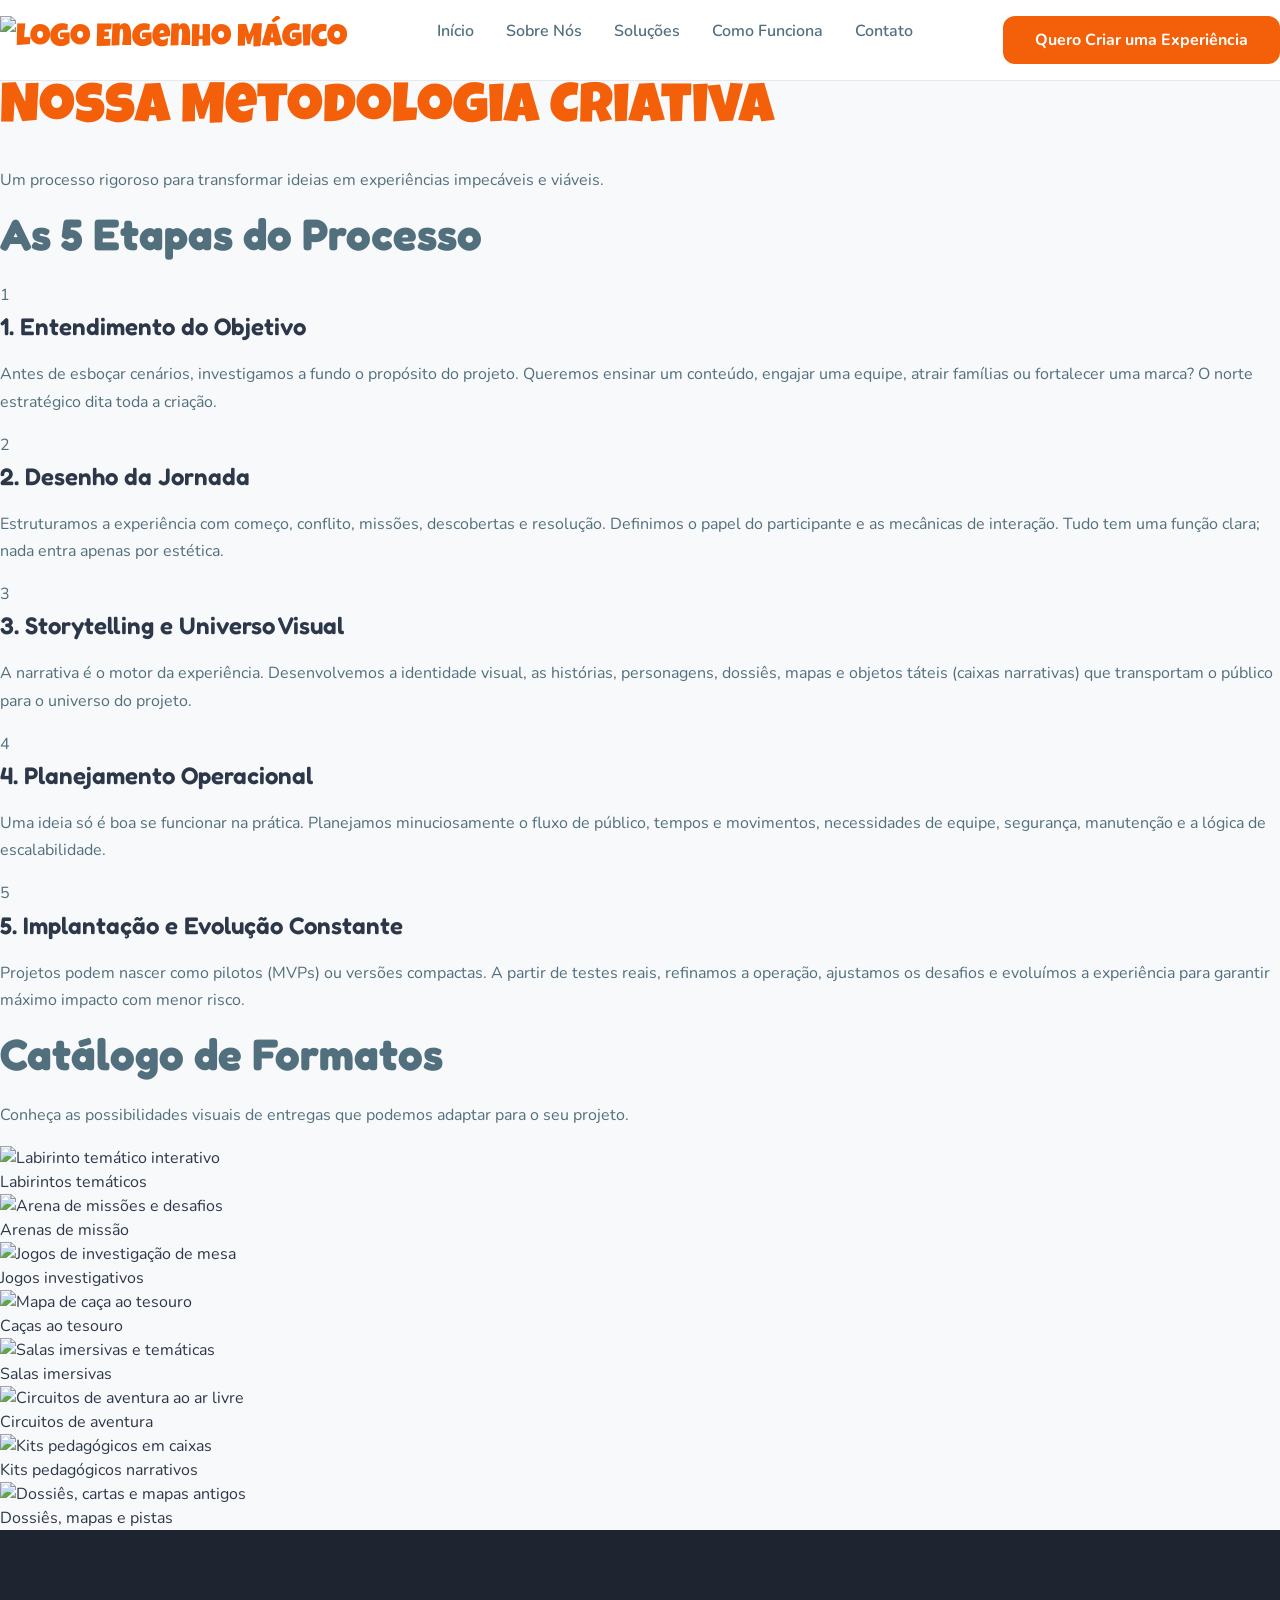
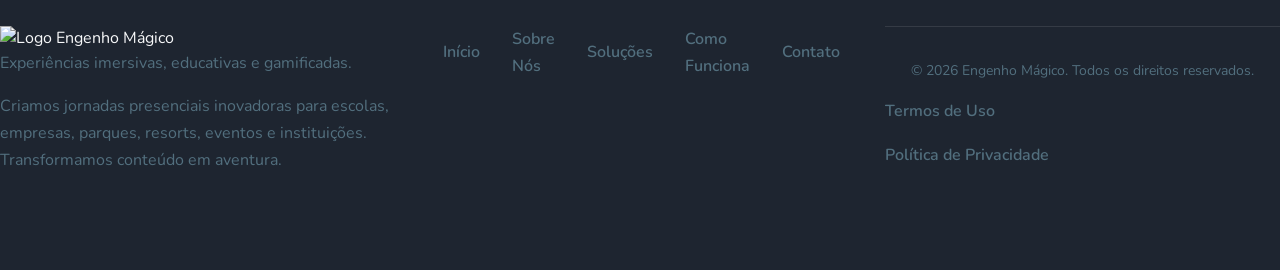
==== como-funciona.html @ aefa6305 "First Commit" ====
<!DOCTYPE html>
<html lang="pt-BR">
<head>
    <meta charset="UTF-8">
    <meta name="viewport" content="width=device-width, initial-scale=1.0">
    <title>Engenho Mágico - Como Funciona</title>
    <meta name="description" content="Entenda o processo estratégico de criação e as etapas de desenvolvimento das nossas jornadas imersivas.">
    <link rel="stylesheet" href="src/css/style.css">
    <link rel="stylesheet" href="src/css/responsive.css">
</head>
<body>
    <header class="cabecalho">
        <div class="cabecalho__container">
            <a href="index.html" class="cabecalho__logo">
                <img src="assets/imagens/logo.webp" alt="Logo Engenho Mágico" class="cabecalho__logo-imagem">
            </a>
            <nav class="cabecalho__navegacao">
                <ul class="cabecalho__menu">
                    <li class="cabecalho__item"><a href="index.html" class="cabecalho__link">Início</a></li>
                    <li class="cabecalho__item"><a href="sobre-nos.html" class="cabecalho__link">Sobre Nós</a></li>
                    <li class="cabecalho__item"><a href="solucoes.html" class="cabecalho__link">Soluções</a></li>
                    <li class="cabecalho__item"><a href="como-funciona.html" class="cabecalho__link">Como Funciona</a></li>
                    <li class="cabecalho__item"><a href="contato.html" class="cabecalho__link">Contato</a></li>
                </ul>
            </nav>
            <a href="contato.html" class="cabecalho__botao-acao">Quero Criar uma Experiência</a>
        </div>
    </header>

    <main class="conteudo-principal">
        <section class="cabecalho-interno">
            <div class="cabecalho-interno__conteudo">
                <h1 class="cabecalho-interno__titulo">Nossa Metodologia Criativa</h1>
                <p class="cabecalho-interno__subtitulo">Um processo rigoroso para transformar ideias em experiências impecáveis e viáveis.</p>
            </div>
        </section>

        <section class="etapas">
            <div class="etapas__container">
                <h2 class="etapas__titulo">As 5 Etapas do Processo</h2>
                <ol class="etapas__lista">
                    <li class="etapa">
                        <div class="etapa__numero">1</div>
                        <div class="etapa__conteudo">
                            <h3 class="etapa__nome">1. Entendimento do Objetivo</h3>
                            <p class="etapa__descricao">Antes de esboçar cenários, investigamos a fundo o propósito do projeto. Queremos ensinar um conteúdo, engajar uma equipe, atrair famílias ou fortalecer uma marca? O norte estratégico dita toda a criação.</p>
                        </div>
                    </li>
                    <li class="etapa">
                        <div class="etapa__numero">2</div>
                        <div class="etapa__conteudo">
                            <h3 class="etapa__nome">2. Desenho da Jornada</h3>
                            <p class="etapa__descricao">Estruturamos a experiência com começo, conflito, missões, descobertas e resolução. Definimos o papel do participante e as mecânicas de interação. Tudo tem uma função clara; nada entra apenas por estética.</p>
                        </div>
                    </li>
                    <li class="etapa">
                        <div class="etapa__numero">3</div>
                        <div class="etapa__conteudo">
                            <h3 class="etapa__nome">3. Storytelling e Universo Visual</h3>
                            <p class="etapa__descricao">A narrativa é o motor da experiência. Desenvolvemos a identidade visual, as histórias, personagens, dossiês, mapas e objetos táteis (caixas narrativas) que transportam o público para o universo do projeto.</p>
                        </div>
                    </li>
                    <li class="etapa">
                        <div class="etapa__numero">4</div>
                        <div class="etapa__conteudo">
                            <h3 class="etapa__nome">4. Planejamento Operacional</h3>
                            <p class="etapa__descricao">Uma ideia só é boa se funcionar na prática. Planejamos minuciosamente o fluxo de público, tempos e movimentos, necessidades de equipe, segurança, manutenção e a lógica de escalabilidade.</p>
                        </div>
                    </li>
                    <li class="etapa">
                        <div class="etapa__numero">5</div>
                        <div class="etapa__conteudo">
                            <h3 class="etapa__nome">5. Implantação e Evolução Constante</h3>
                            <p class="etapa__descricao">Projetos podem nascer como pilotos (MVPs) ou versões compactas. A partir de testes reais, refinamos a operação, ajustamos os desafios e evoluímos a experiência para garantir máximo impacto com menor risco.</p>
                        </div>
                    </li>
                </ol>
            </div>
        </section>

        <section class="catalogo">
            <div class="catalogo__container">
                <h2 class="catalogo__titulo">Catálogo de Formatos</h2>
                <p class="catalogo__subtitulo">Conheça as possibilidades visuais de entregas que podemos adaptar para o seu projeto.</p>
                <div class="catalogo__grade">
                    <figure class="catalogo__item">
                        <img src="assets/imagens/formato-labirinto.webp" alt="Labirinto temático interativo" class="catalogo__imagem">
                        <figcaption class="catalogo__legenda">Labirintos temáticos</figcaption>
                    </figure>
                    <figure class="catalogo__item">
                        <img src="assets/imagens/formato-arena.webp" alt="Arena de missões e desafios" class="catalogo__imagem">
                        <figcaption class="catalogo__legenda">Arenas de missão</figcaption>
                    </figure>
                    <figure class="catalogo__item">
                        <img src="assets/imagens/formato-jogos.webp" alt="Jogos de investigação de mesa" class="catalogo__imagem">
                        <figcaption class="catalogo__legenda">Jogos investigativos</figcaption>
                    </figure>
                    <figure class="catalogo__item">
                        <img src="assets/imagens/formato-caca-tesouro.webp" alt="Mapa de caça ao tesouro" class="catalogo__imagem">
                        <figcaption class="catalogo__legenda">Caças ao tesouro</figcaption>
                    </figure>
                    <figure class="catalogo__item">
                        <img src="assets/imagens/formato-salas.webp" alt="Salas imersivas e temáticas" class="catalogo__imagem">
                        <figcaption class="catalogo__legenda">Salas imersivas</figcaption>
                    </figure>
                    <figure class="catalogo__item">
                        <img src="assets/imagens/formato-circuitos.webp" alt="Circuitos de aventura ao ar livre" class="catalogo__imagem">
                        <figcaption class="catalogo__legenda">Circuitos de aventura</figcaption>
                    </figure>
                    <figure class="catalogo__item">
                        <img src="assets/imagens/formato-kits.webp" alt="Kits pedagógicos em caixas" class="catalogo__imagem">
                        <figcaption class="catalogo__legenda">Kits pedagógicos narrativos</figcaption>
                    </figure>
                    <figure class="catalogo__item">
                        <img src="assets/imagens/formato-dossies.webp" alt="Dossiês, cartas e mapas antigos" class="catalogo__imagem">
                        <figcaption class="catalogo__legenda">Dossiês, mapas e pistas</figcaption>
                    </figure>
                </div>
            </div>
        </section>
    </main>

    <footer class="rodape">
        <div class="rodape__container">
            <div class="rodape__informacoes">
                <img src="assets/imagens/logo-rodape.webp" alt="Logo Engenho Mágico" class="rodape__marca">
                <p class="rodape__slogan">Experiências imersivas, educativas e gamificadas.</p>
                <p class="rodape__descricao">Criamos jornadas presenciais inovadoras para escolas, empresas, parques, resorts, eventos e instituições. Transformamos conteúdo em aventura.</p>
            </div>
            <nav class="rodape__navegacao">
                <ul class="rodape__menu">
                    <li class="rodape__item"><a href="index.html" class="rodape__link">Início</a></li>
                    <li class="rodape__item"><a href="sobre-nos.html" class="rodape__link">Sobre Nós</a></li>
                    <li class="rodape__item"><a href="solucoes.html" class="rodape__link">Soluções</a></li>
                    <li class="rodape__item"><a href="como-funciona.html" class="rodape__link">Como Funciona</a></li>
                    <li class="rodape__item"><a href="contato.html" class="rodape__link">Contato</a></li>
                </ul>
            </nav>
            <div class="rodape__legal">
                <p class="rodape__direitos">© 2026 Engenho Mágico. Todos os direitos reservados.</p>
                <ul class="rodape__termos-menu">
                    <li class="rodape__termos-item"><a href="#" class="rodape__termos-link">Termos de Uso</a></li>
                    <li class="rodape__termos-item"><a href="#" class="rodape__termos-link">Política de Privacidade</a></li>
                </ul>
            </div>
        </div>
    </footer>
</body>
</html>
---- src/css/style.css ----
@import url('https://fonts.googleapis.com/css2?family=Fredoka:wght@600;700&family=Luckiest+Guy&family=Nunito:wght@400;600;700&display=swap');

:root {
  /* Cores Elementares */
  --cor-fogo-escura: #DE4A00;
  --cor-fogo-principal: #F4600A;
  --cor-fogo-clara: #FA8C38;

  --cor-ar-escura: #B4C7BD;
  --cor-ar-principal: #D2DAD9;
  --cor-ar-clara: #E7F1F2;

  --cor-agua-escura: #2D374A;
  --cor-agua-principal: #526F7E;
  --cor-agua-clara: #9DB1B7;

  --cor-terra-escura: #7B3B1D;
  --cor-terra-principal: #526F7E;
  --cor-terra-clara: #CE936B;

  /* Neutros e Superficies */
  --cor-fundo-base: #F8F9FA;
  --cor-fundo-superficie: #FFFFFF;
  --cor-fundo-escuridao: #1E2530;

  --cor-texto-principal: #2D374A;
  --cor-texto-suave: #526F7E;
  --cor-texto-claro: #FFFFFF;

  --cor-borda-suave: rgba(82, 111, 126, 0.15);
  --cor-borda-foco: #F4600A;

  /* Tipografia */
  --fonte-primeira: 'Luckiest Guy', cursive;
  --fonte-segunda: 'Fredoka', sans-serif;
  --fonte-terceira: 'Nunito', sans-serif;

  --tamanho-fonte-xs: 0.75rem;
  --tamanho-fonte-sm: 0.875rem;
  --tamanho-fonte-md: 1rem;
  --tamanho-fonte-lg: clamp(1.125rem, 1.5vw, 1.25rem);
  --tamanho-fonte-xl: clamp(1.25rem, 2vw, 1.5rem);
  --tamanho-fonte-2xl: clamp(1.5rem, 3vw, 2rem);
  --tamanho-fonte-3xl: clamp(2rem, 4vw, 2.75rem);
  --tamanho-fonte-heroi: clamp(2.25rem, 5vw, 3.5rem);

  --peso-fonte-normal: 400;
  --peso-fonte-medio: 600;
  --peso-fonte-negrito: 700;

  --altura-linha-curta: 1.1;
  --altura-linha-padrao: 1.5;
  --altura-linha-ampla: 1.7;

  /* Dimensionamento de Midias e Elementos Flutuantes */
  --largura-imagem-heroi: clamp(280px, 45vw, 560px);
  --altura-imagem-heroi: clamp(240px, 35vw, 420px);

  --largura-cartao-min: clamp(260px, 28vw, 360px);
  --altura-cartao-midia: clamp(180px, 22vw, 260px);

  --tamanho-flutuante-sm: clamp(32px, 4vw, 48px);
  --tamanho-flutuante-md: clamp(48px, 6vw, 72px);
  --tamanho-flutuante-lg: clamp(72px, 10vw, 120px);

  --tamanho-icone-sm: clamp(16px, 2vw, 20px);
  --tamanho-icone-md: clamp(24px, 2.5vw, 32px);
  --tamanho-icone-lg: clamp(36px, 4vw, 48px);

  /* Layout e Espacamentos */
  --largura-container-max: 1200px;
  --largura-container-leitura: 65ch;
  --padding-container-mobile: 1rem;
  --padding-container-desktop: 2rem;

  --espaco-2xs: 0.25rem;
  --espaco-xs: 0.5rem;
  --espaco-sm: 1rem;
  --espaco-md: clamp(1rem, 2vw, 1.5rem);
  --espaco-lg: clamp(1.5rem, 3vw, 2rem);
  --espaco-xl: clamp(2rem, 4vw, 3rem);
  --espaco-2xl: clamp(3rem, 6vw, 4rem);
  --espaco-secao: clamp(3.5rem, 8vw, 6rem);

  /* Arredondamentos e Sombras */
  --raio-pequeno: 0.375rem;
  --raio-medio: 0.75rem;
  --raio-grande: 1.5rem;
  --raio-pula: 9999px;

  --sombra-suave: 0 4px 12px rgba(45, 55, 74, 0.08);
  --sombra-media: 0 8px 24px rgba(45, 55, 74, 0.12);
  --sombra-forte: 0 16px 32px rgba(45, 55, 74, 0.18);
  --sombra-flutuante: 0 12px 28px rgba(45, 55, 74, 0.2);
  --sombra-fogo: 0 8px 20px rgba(244, 96, 10, 0.3);

  --transicao-rapida: 0.2s ease;
  --transicao-padrao: 0.3s cubic-bezier(0.4, 0, 0.2, 1);
  --transicao-suave: 0.5s cubic-bezier(0.4, 0, 0.2, 1);
}

/* ==========================================================================
   RESET UNIVERSAL SIMPLES
   ========================================================================== */
*,
*::before,
*::after {
  box-sizing: border-box;
  margin: 0;
  padding: 0;
}

body {
  font-family: var(--fonte-terceira);
  color: var(--cor-texto-principal);
  background-color: var(--cor-fundo-base);
  line-height: var(--altura-linha-padrao);
  overflow-x: hidden;
}

img, picture, video, canvas, svg {
  display: block;
  max-width: 100%;
}

a {
  text-decoration: none;
  color: inherit;
}

ul, ol {
  list-style: none;
}

/* ==========================================================================
   HIERARQUIA TIPOGRÁFICA
   ========================================================================== */
h1, .heroi__titulo {
  font-family: var(--fonte-primeira);
  font-size: var(--tamanho-fonte-heroi);
  color: var(--cor-fogo-principal);
  font-weight: var(--peso-fonte-normal);
  line-height: var(--altura-linha-curta);
  margin-bottom: var(--espaco-md);
}

h2, .secao__titulo, .sobre__titulo, .especialidades__titulo, .solucoes-resumo__titulo, .metodologia-resumo__titulo, .diferenciais__titulo, .publico__titulo, .formatos__titulo, .manifesto__titulo, .proposta__titulo, .chamada-final__titulo {
  font-family: var(--fonte-segunda);
  font-size: var(--tamanho-fonte-3xl);
  color: var(--cor-agua-principal);
  font-weight: var(--peso-fonte-negrito);
  line-height: var(--altura-linha-curta);
  margin-bottom: var(--espaco-md);
}

h3, .card__titulo, .cartao-solucao__titulo {
  font-family: var(--fonte-segunda);
  font-size: var(--tamanho-fonte-xl);
  color: var(--cor-texto-principal);
  font-weight: var(--peso-fonte-medio);
  line-height: var(--altura-linha-padrao);
  margin-bottom: var(--espaco-sm);
}

p, li, .texto-apoio, .heroi__subtitulo, .sobre__paragrafo, .especialidades__subtitulo, .especialidades__item, .especialidades__nota, .cartao-solucao__descricao, .metodologia-resumo__passo, .diferenciais__item, .publico__item, .formatos__item, .manifesto__texto, .proposta__texto, .chamada-final__subtitulo {
  font-family: var(--fonte-terceira);
  font-size: var(--tamanho-fonte-md);
  color: var(--cor-texto-suave);
  margin-bottom: var(--espaco-sm);
  line-height: var(--altura-linha-ampla);
}

.destaque-numero {
  font-family: var(--fonte-segunda);
  font-size: var(--tamanho-fonte-3xl);
  color: var(--cor-fogo-clara);
  font-weight: var(--peso-fonte-negrito);
}

/* ==========================================================================
   ESTRUTURA, CONTAINERS E ESPAÇAMENTOS DE SEÇÃO
   ========================================================================== */
.container {
  width: 100%;
  max-width: var(--largura-container-max);
  margin: 0 auto;
  padding-left: var(--padding-container-desktop);
  padding-right: var(--padding-container-desktop);
}

@media (max-width: 768px) {
  .container {
    padding-left: var(--padding-container-mobile);
    padding-right: var(--padding-container-mobile);
  }
}

.secao {
  padding-top: var(--espaco-secao);
  padding-bottom: var(--espaco-secao);
}

.secao--fundo-alt {
  background-color: var(--cor-fundo-superficie);
}

.secao__cabecalho {
  text-align: center;
  max-width: var(--largura-container-leitura);
  margin: 0 auto var(--espaco-xl);
}

/* ==========================================================================
   CABEÇALHO E NAVEGAÇÃO
   ========================================================================== */
.cabecalho {
  background-color: var(--cor-fundo-superficie);
  border-bottom: 1px solid var(--cor-borda-suave);
  padding: var(--espaco-sm) 0;
  position: sticky;
  top: 0;
  z-index: 100;
}

.cabecalho__container {
  display: flex;
  justify-content: space-between;
  align-items: center;
}

.cabecalho__logo {
  font-family: var(--fonte-primeira);
  font-size: var(--tamanho-fonte-2xl);
  color: var(--cor-fogo-principal);
}

.menu__lista, .cabecalho__menu, .rodape__menu {
  display: flex;
  align-items: center;
  gap: var(--espaco-lg);
}

.menu__link, .cabecalho__link, .rodape__link, .rodape__termos-link, .metodologia-resumo__link, .cartao-solucao__link {
  font-family: var(--fonte-terceira);
  font-weight: var(--peso-fonte-medio);
  font-size: var(--tamanho-fonte-md);
  color: var(--cor-texto-suave);
  transition: color var(--transicao-rapida);
}

.menu__link:hover,
.menu__link--ativo {
  color: var(--cor-fogo-principal);
}

/* ==========================================================================
   BOTÕES E FORMULÁRIOS
   ========================================================================== */
.botao, .cabecalho__botao-acao, .heroi__botao--primario, .heroi__botao--secundario, .chamada-final__botao--primario, .chamada-final__botao--secundario {
  display: inline-flex;
  align-items: center;
  justify-content: center;
  font-family: var(--fonte-terceira);
  font-weight: var(--peso-fonte-negrito);
  font-size: var(--tamanho-fonte-md);
  padding: var(--espaco-sm) var(--espaco-lg);
  border-radius: var(--raio-medio);
  border: none;
  cursor: pointer;
  transition: transform var(--transicao-rapida), box-shadow var(--transicao-rapida), background-color var(--transicao-rapida);
  line-height: 1;
}

.botao:hover {
  transform: translateY(-2px);
  box-shadow: var(--sombra-media);
}

.botao--primario, .cabecalho__botao-acao, .heroi__botao--primario, .chamada-final__botao--primario {
  background-color: var(--cor-fogo-principal);
  color: var(--cor-texto-claro);
}

.botao--fogo {
  background-color: var(--cor-fogo-escura);
  color: var(--cor-texto-claro);
  box-shadow: var(--sombra-fogo);
}

.botao--fogo:hover {
  box-shadow: 0 12px 24px rgba(244, 96, 10, 0.4);
}

.botao--secundario, .heroi__botao--secundario, .chamada-final__botao--secundario {
  background-color: transparent;
  color: var(--cor-agua-principal);
  border: 2px solid var(--cor-agua-principal);
}

.botao--secundario:hover {
  background-color: var(--cor-agua-principal);
  color: var(--cor-texto-claro);
}

input, textarea, select {
  width: 100%;
  font-family: var(--fonte-terceira);
  font-size: var(--tamanho-fonte-md);
  padding: var(--espaco-sm);
  border: 1px solid var(--cor-borda-suave);
  border-radius: var(--raio-pequeno);
  background-color: var(--cor-fundo-superficie);
  color: var(--cor-texto-principal);
  outline: none;
  transition: border-color var(--transicao-rapida);
}

input:focus, textarea:focus, select:focus {
  border-color: var(--cor-borda-foco);
}

/* ==========================================================================
   CARDS E GRIDS
   ========================================================================== */
.grid-cards, .solucoes-resumo__grade {
  display: grid;
  grid-template-columns: repeat(auto-fit, minmax(var(--largura-cartao-min), 1fr));
  gap: var(--espaco-lg);
}

.card, .cartao-solucao {
  background-color: var(--cor-fundo-superficie);
  border: 1px solid var(--cor-borda-suave);
  border-radius: var(--raio-grande);
  padding: var(--espaco-lg);
  box-shadow: var(--sombra-suave);
  display: flex;
  flex-direction: column;
  transition: transform var(--transicao-padrao), box-shadow var(--transicao-padrao);
}

.card:hover {
  transform: translateY(-4px);
  box-shadow: var(--sombra-media);
}

.card__imagem, .cartao-solucao__imagem {
  border-radius: var(--raio-medio);
  margin-bottom: var(--espaco-md);
  object-fit: cover;
  width: 100%;
  height: var(--altura-cartao-midia);
}

.card__conteudo, .cartao-solucao__conteudo {
  flex-grow: 1;
}

/* ==========================================================================
   RODAPÉ
   ========================================================================== */
.rodape {
  background-color: var(--cor-fundo-escuridao);
  color: var(--cor-fundo-base);
  padding: var(--espaco-secao) 0 var(--espaco-lg);
  margin-top: auto;
}

.rodape__container {
  display: grid;
  grid-template-columns: repeat(auto-fit, minmax(250px, 1fr));
  gap: var(--espaco-xl);
  margin-bottom: var(--espaco-xl);
}

.rodape__titulo {
  color: var(--cor-texto-claro);
  margin-bottom: var(--espaco-sm);
}

.rodape__link {
  color: var(--cor-texto-suave);
  transition: color var(--transicao-rapida);
}

.rodape__link:hover {
  color: var(--cor-fogo-principal);
}

.rodape__direitos {
  text-align: center;
  border-top: 1px solid rgba(255, 255, 255, 0.1);
  padding-top: var(--espaco-lg);
  font-size: var(--tamanho-fonte-sm);
  color: var(--cor-texto-suave);
}
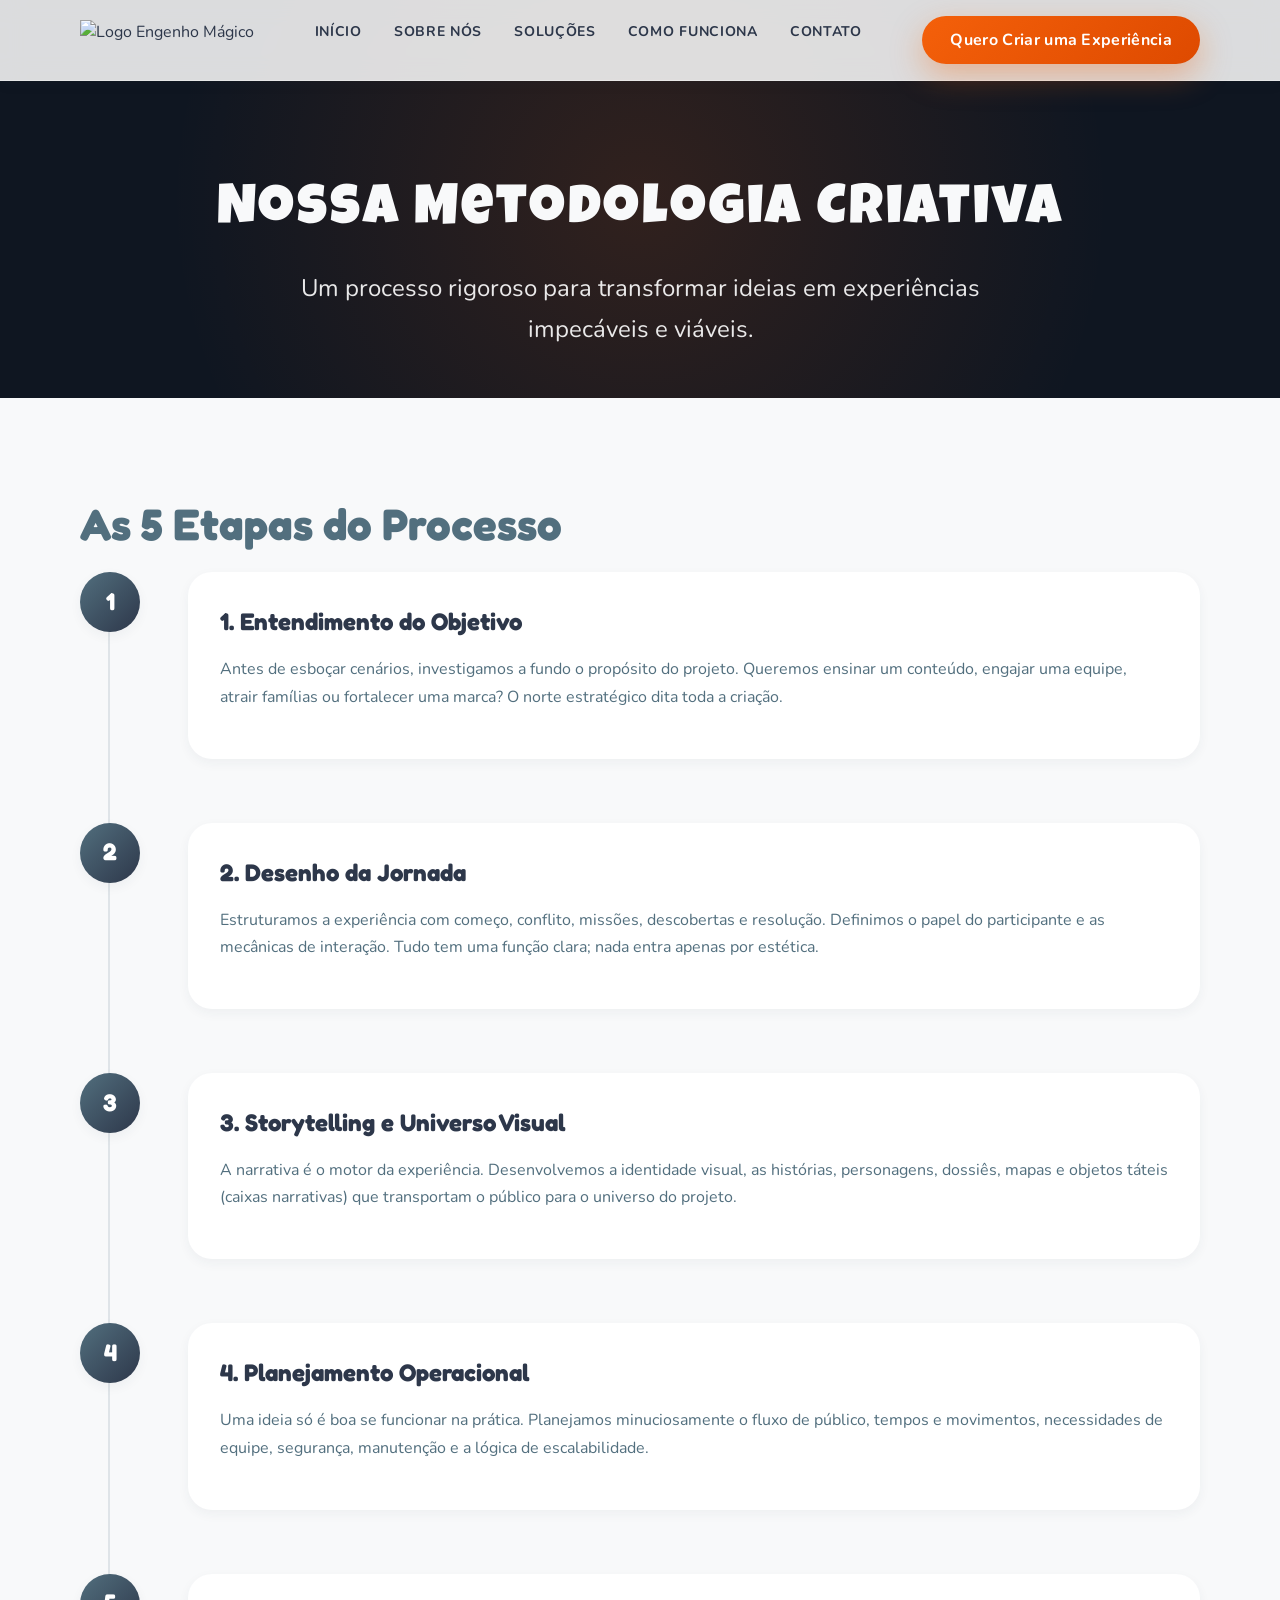
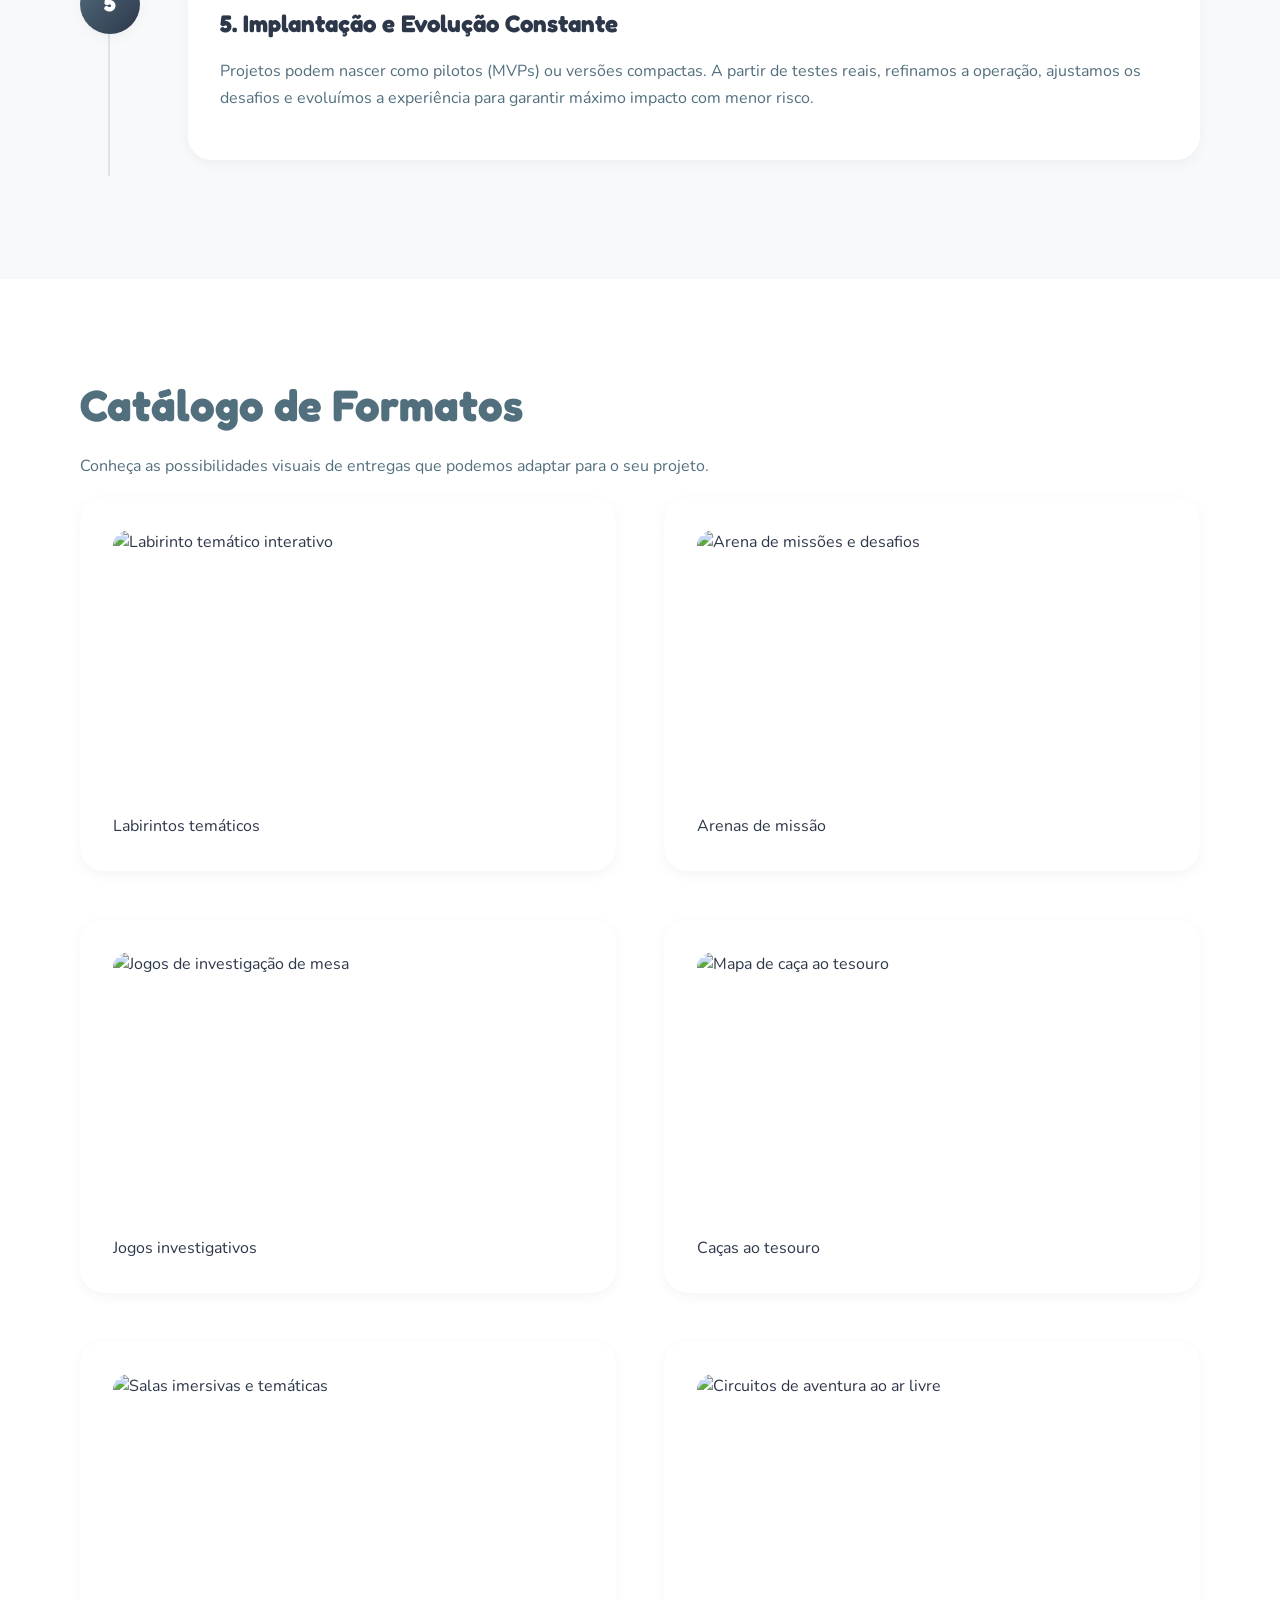
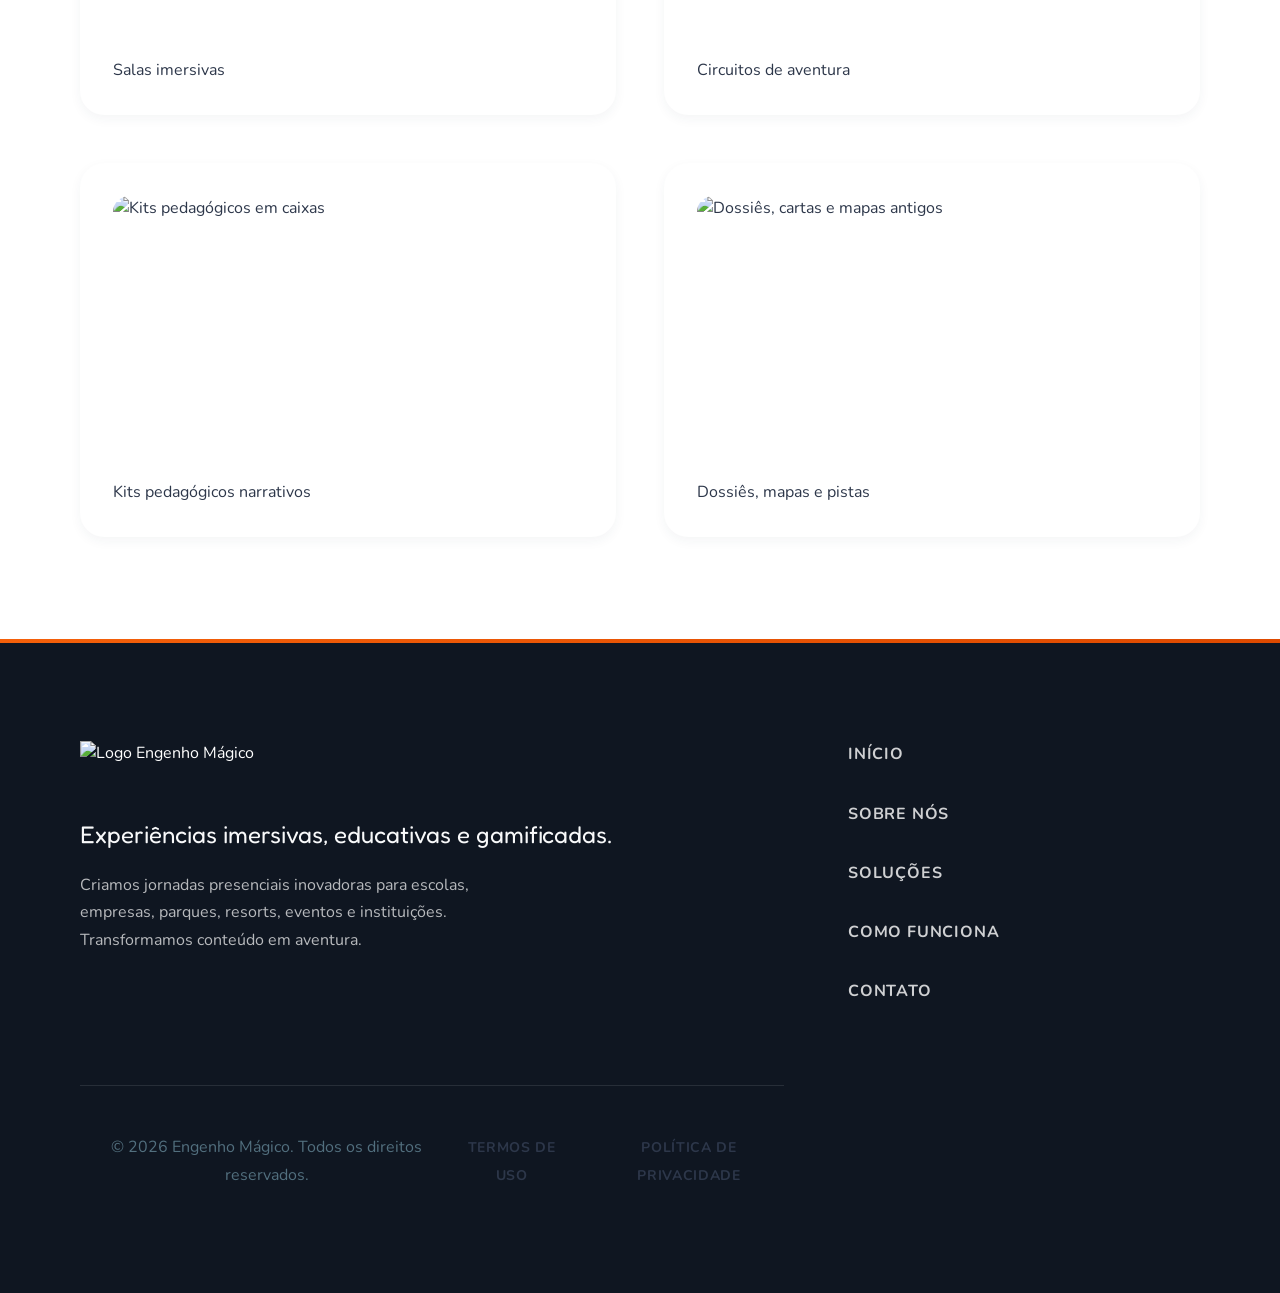
==== commit b597ebc7: "página inicial com estrutura pronta" ====
--- a/como-funciona.html
+++ b/como-funciona.html
@@ -145,5 +145,8 @@
             </div>
         </div>
     </footer>
+    <script src="https://cdnjs.cloudflare.com/ajax/libs/gsap/3.12.5/gsap.min.js"></script>
+    <script src="https://cdnjs.cloudflare.com/ajax/libs/gsap/3.12.5/ScrollTrigger.min.js"></script>
+    <script src="src/js/main.js"></script>
 </body>
 </html>
--- a/src/css/style.css
+++ b/src/css/style.css
@@ -1,27 +1,38 @@
-@import url('https://fonts.googleapis.com/css2?family=Fredoka:wght@600;700&family=Luckiest+Guy&family=Nunito:wght@400;600;700&display=swap');
+/* 1. Fonte da Marca / Título Hero */
+@import url('https://fonts.googleapis.com/css2?family=Luckiest+Guy&display=swap');
+
+/* 2. Fonte de Títulos (H2, H3, Cards, Numeradores) */
+@import url('https://fonts.googleapis.com/css2?family=Fredoka:wght@600;700&display=swap');
+
+/* 3. Fonte de Textos Longos, UI e Botões */
+@import url('https://fonts.googleapis.com/css2?family=Nunito:wght@400;600;700&display=swap');
 
 :root {
   /* Cores Elementares */
   --cor-fogo-escura: #DE4A00;
   --cor-fogo-principal: #F4600A;
   --cor-fogo-clara: #FA8C38;
+  --gradiente-fogo: linear-gradient(135deg, var(--cor-fogo-principal) 0%, var(--cor-fogo-escura) 100%);
 
   --cor-ar-escura: #B4C7BD;
   --cor-ar-principal: #D2DAD9;
   --cor-ar-clara: #E7F1F2;
+  --gradiente-ar: linear-gradient(135deg, var(--cor-ar-clara) 0%, var(--cor-ar-principal) 100%);
 
   --cor-agua-escura: #2D374A;
   --cor-agua-principal: #526F7E;
   --cor-agua-clara: #9DB1B7;
+  --gradiente-agua: linear-gradient(135deg, var(--cor-agua-principal) 0%, var(--cor-agua-escura) 100%);
 
   --cor-terra-escura: #7B3B1D;
-  --cor-terra-principal: #526F7E;
+  --cor-terra-principal: #526F7E; /* Mantido original, mas poderia ser ajustado para marrom se necessário */
   --cor-terra-clara: #CE936B;
+  --gradiente-terra: linear-gradient(135deg, var(--cor-terra-clara) 0%, var(--cor-terra-escura) 100%);
 
   /* Neutros e Superficies */
   --cor-fundo-base: #F8F9FA;
   --cor-fundo-superficie: #FFFFFF;
-  --cor-fundo-escuridao: #1E2530;
+  --cor-fundo-escuridao: #0f1621;
 
   --cor-texto-principal: #2D374A;
   --cor-texto-suave: #526F7E;
@@ -70,8 +81,8 @@
   /* Layout e Espacamentos */
   --largura-container-max: 1200px;
   --largura-container-leitura: 65ch;
-  --padding-container-mobile: 1rem;
-  --padding-container-desktop: 2rem;
+  --padding-container-mobile: 1.5rem;
+  --padding-container-desktop: 2.5rem;
 
   --espaco-2xs: 0.25rem;
   --espaco-xs: 0.5rem;
@@ -80,27 +91,27 @@
   --espaco-lg: clamp(1.5rem, 3vw, 2rem);
   --espaco-xl: clamp(2rem, 4vw, 3rem);
   --espaco-2xl: clamp(3rem, 6vw, 4rem);
-  --espaco-secao: clamp(3.5rem, 8vw, 6rem);
+  --espaco-secao: clamp(4rem, 8vw, 8rem);
 
   /* Arredondamentos e Sombras */
-  --raio-pequeno: 0.375rem;
-  --raio-medio: 0.75rem;
+  --raio-pequeno: 0.5rem;
+  --raio-medio: 1rem;
   --raio-grande: 1.5rem;
   --raio-pula: 9999px;
 
-  --sombra-suave: 0 4px 12px rgba(45, 55, 74, 0.08);
-  --sombra-media: 0 8px 24px rgba(45, 55, 74, 0.12);
-  --sombra-forte: 0 16px 32px rgba(45, 55, 74, 0.18);
-  --sombra-flutuante: 0 12px 28px rgba(45, 55, 74, 0.2);
-  --sombra-fogo: 0 8px 20px rgba(244, 96, 10, 0.3);
-
-  --transicao-rapida: 0.2s ease;
-  --transicao-padrao: 0.3s cubic-bezier(0.4, 0, 0.2, 1);
-  --transicao-suave: 0.5s cubic-bezier(0.4, 0, 0.2, 1);
+  --sombra-suave: 0 4px 12px rgba(45, 55, 74, 0.05);
+  --sombra-media: 0 12px 32px rgba(45, 55, 74, 0.08);
+  --sombra-forte: 0 24px 48px rgba(45, 55, 74, 0.15);
+  --sombra-flutuante: 0 16px 40px rgba(45, 55, 74, 0.2);
+  --sombra-fogo: 0 12px 32px rgba(244, 96, 10, 0.35);
+
+  --transicao-rapida: 0.25s cubic-bezier(0.4, 0, 0.2, 1);
+  --transicao-padrao: 0.4s cubic-bezier(0.16, 1, 0.3, 1);
+  --transicao-suave: 0.7s cubic-bezier(0.16, 1, 0.3, 1);
 }
 
 /* ==========================================================================
-   RESET UNIVERSAL SIMPLES
+   RESET UNIVERSAL SIMPLES E ANIMAÇÕES GLOBAIS
    ========================================================================== */
 *,
 *::before,
@@ -110,12 +121,18 @@
   padding: 0;
 }
 
+html {
+  scroll-behavior: smooth;
+}
+
 body {
   font-family: var(--fonte-terceira);
   color: var(--cor-texto-principal);
   background-color: var(--cor-fundo-base);
   line-height: var(--altura-linha-padrao);
   overflow-x: hidden;
+  -webkit-font-smoothing: antialiased;
+  -moz-osx-font-smoothing: grayscale;
 }
 
 img, picture, video, canvas, svg {
@@ -132,19 +149,25 @@
   list-style: none;
 }
 
+::selection {
+  background-color: var(--cor-fogo-principal);
+  color: #fff;
+}
+
 /* ==========================================================================
    HIERARQUIA TIPOGRÁFICA
    ========================================================================== */
-h1, .heroi__titulo {
+h1, .heroi__titulo, .cabecalho-interno__titulo {
   font-family: var(--fonte-primeira);
   font-size: var(--tamanho-fonte-heroi);
   color: var(--cor-fogo-principal);
   font-weight: var(--peso-fonte-normal);
   line-height: var(--altura-linha-curta);
   margin-bottom: var(--espaco-md);
-}
-
-h2, .secao__titulo, .sobre__titulo, .especialidades__titulo, .solucoes-resumo__titulo, .metodologia-resumo__titulo, .diferenciais__titulo, .publico__titulo, .formatos__titulo, .manifesto__titulo, .proposta__titulo, .chamada-final__titulo {
+  letter-spacing: 0.05em;
+}
+
+h2, .secao__titulo, .sobre__titulo, .especialidades__titulo, .solucoes-resumo__titulo, .metodologia-resumo__titulo, .diferenciais__titulo, .publico__titulo, .formatos__titulo, .manifesto__titulo, .proposta__titulo, .chamada-final__titulo, .quem-somos__titulo, .diferenciais-detalhados__titulo, .manifesto-completo__titulo, .etapas__titulo, .catalogo__titulo, .solucao-detalhe__titulo {
   font-family: var(--fonte-segunda);
   font-size: var(--tamanho-fonte-3xl);
   color: var(--cor-agua-principal);
@@ -153,16 +176,20 @@
   margin-bottom: var(--espaco-md);
 }
 
-h3, .card__titulo, .cartao-solucao__titulo {
+.solucoes-resumo__titulo {
+  text-align: center;
+}
+
+h3, .card__titulo, .cartao-solucao__titulo, .pilar__titulo, .etapa__nome {
   font-family: var(--fonte-segunda);
   font-size: var(--tamanho-fonte-xl);
   color: var(--cor-texto-principal);
-  font-weight: var(--peso-fonte-medio);
+  font-weight: var(--peso-fonte-negrito);
   line-height: var(--altura-linha-padrao);
   margin-bottom: var(--espaco-sm);
 }
 
-p, li, .texto-apoio, .heroi__subtitulo, .sobre__paragrafo, .especialidades__subtitulo, .especialidades__item, .especialidades__nota, .cartao-solucao__descricao, .metodologia-resumo__passo, .diferenciais__item, .publico__item, .formatos__item, .manifesto__texto, .proposta__texto, .chamada-final__subtitulo {
+p, li, .texto-apoio, .heroi__subtitulo, .sobre__paragrafo, .especialidades__subtitulo, .especialidades__item, .especialidades__nota, .cartao-solucao__descricao, .metodologia-resumo__passo, .diferenciais__item, .publico__item, .formatos__item, .manifesto__texto, .proposta__texto, .chamada-final__subtitulo, .cabecalho-interno__subtitulo, .quem-somos__paragrafo, .pilar__descricao, .manifesto-completo__paragrafo, .etapa__descricao, .catalogo__subtitulo, .solucao-detalhe__descricao, .solucao-detalhe__item {
   font-family: var(--fonte-terceira);
   font-size: var(--tamanho-fonte-md);
   color: var(--cor-texto-suave);
@@ -180,7 +207,7 @@
 /* ==========================================================================
    ESTRUTURA, CONTAINERS E ESPAÇAMENTOS DE SEÇÃO
    ========================================================================== */
-.container {
+.container, .cabecalho__container, .sobre__conteudo, .especialidades__container, .solucoes-resumo__container, .metodologia-resumo__container, .diferenciais__container, .publico__container, .formatos__container, .manifesto__container, .proposta__container, .chamada-final__container, .rodape__container, .cabecalho-interno__conteudo, .contato-container__grade, .quem-somos__conteudo, .diferenciais-detalhados__container, .manifesto-completo__container, .etapas__container, .catalogo__container, .solucao-detalhe__conteudo {
   width: 100%;
   max-width: var(--largura-container-max);
   margin: 0 auto;
@@ -188,38 +215,69 @@
   padding-right: var(--padding-container-desktop);
 }
 
-@media (max-width: 768px) {
-  .container {
-    padding-left: var(--padding-container-mobile);
-    padding-right: var(--padding-container-mobile);
-  }
-}
-
-.secao {
+/* Base style overrides to apply sections smoothly */
+.secao, section {
   padding-top: var(--espaco-secao);
   padding-bottom: var(--espaco-secao);
-}
-
-.secao--fundo-alt {
+  position: relative;
+}
+
+/* Alternating Backgrounds */
+.especialidades, .diferenciais, .formatos, .proposta, .quem-somos, .diferenciais-detalhados, .catalogo {
   background-color: var(--cor-fundo-superficie);
 }
-
-.secao__cabecalho {
+.sobre, .solucoes-resumo, .metodologia-resumo, .publico, .manifesto, .chamada-final, .manifesto-completo, .etapas {
+  background-color: var(--cor-fundo-base);
+}
+
+/* Custom Backgrounds for Impact Sections */
+.cabecalho-interno {
+  background: var(--cor-fundo-escuridao);
   text-align: center;
-  max-width: var(--largura-container-leitura);
-  margin: 0 auto var(--espaco-xl);
+  padding-top: calc(var(--espaco-secao) + 80px); /* Account for fixed header */
+  padding-bottom: var(--espaco-xl);
+  position: relative;
+  overflow: hidden;
+}
+
+.cabecalho-interno::after {
+  content: '';
+  position: absolute;
+  top: 0; left: 0; right: 0; bottom: 0;
+  background: radial-gradient(circle at center, rgba(244, 96, 10, 0.15) 0%, transparent 70%);
+  pointer-events: none;
+}
+
+.cabecalho-interno__titulo {
+  color: var(--cor-fundo-base);
+  position: relative;
+  z-index: 2;
+}
+
+.cabecalho-interno__subtitulo {
+  color: var(--cor-texto-claro);
+  opacity: 0.9;
+  max-width: 700px;
+  margin: 0 auto;
+  position: relative;
+  z-index: 2;
+  font-size: var(--tamanho-fonte-xl);
 }
 
 /* ==========================================================================
    CABEÇALHO E NAVEGAÇÃO
    ========================================================================== */
 .cabecalho {
-  background-color: var(--cor-fundo-superficie);
-  border-bottom: 1px solid var(--cor-borda-suave);
+  background-color: rgba(255, 255, 255, 0.85);
+  backdrop-filter: blur(12px);
+  border-bottom: 1px solid rgba(255,255,255,0.3);
   padding: var(--espaco-sm) 0;
-  position: sticky;
+  position: fixed;
+  width: 100%;
   top: 0;
-  z-index: 100;
+  z-index: 1000;
+  transition: all var(--transicao-padrao);
+  box-shadow: var(--sombra-suave);
 }
 
 .cabecalho__container {
@@ -228,10 +286,10 @@
   align-items: center;
 }
 
-.cabecalho__logo {
-  font-family: var(--fonte-primeira);
-  font-size: var(--tamanho-fonte-2xl);
-  color: var(--cor-fogo-principal);
+.cabecalho__logo-imagem {
+  height: 40px;
+  width: auto;
+  object-fit: contain;
 }
 
 .menu__lista, .cabecalho__menu, .rodape__menu {
@@ -242,53 +300,92 @@
 
 .menu__link, .cabecalho__link, .rodape__link, .rodape__termos-link, .metodologia-resumo__link, .cartao-solucao__link {
   font-family: var(--fonte-terceira);
-  font-weight: var(--peso-fonte-medio);
-  font-size: var(--tamanho-fonte-md);
-  color: var(--cor-texto-suave);
+  font-weight: var(--peso-fonte-negrito);
+  font-size: var(--tamanho-fonte-sm);
+  color: var(--cor-texto-principal);
   transition: color var(--transicao-rapida);
-}
-
-.menu__link:hover,
-.menu__link--ativo {
+  text-transform: uppercase;
+  letter-spacing: 0.05em;
+  position: relative;
+}
+
+.cabecalho__link::after {
+  content: '';
+  position: absolute;
+  width: 0%;
+  height: 2px;
+  bottom: -4px;
+  left: 0;
+  background-color: var(--cor-fogo-principal);
+  transition: width var(--transicao-rapida);
+  border-radius: 2px;
+}
+
+.cabecalho__link:hover::after,
+.cabecalho__link--ativo::after {
+  width: 100%;
+}
+
+.cabecalho__link:hover {
   color: var(--cor-fogo-principal);
 }
 
 /* ==========================================================================
    BOTÕES E FORMULÁRIOS
    ========================================================================== */
-.botao, .cabecalho__botao-acao, .heroi__botao--primario, .heroi__botao--secundario, .chamada-final__botao--primario, .chamada-final__botao--secundario {
+.botao, .cabecalho__botao-acao, .heroi__botao--primario, .heroi__botao--secundario, .chamada-final__botao--primario, .chamada-final__botao--secundario, .formulario__botao-enviar, .cartao-slide__botao {
   display: inline-flex;
   align-items: center;
   justify-content: center;
   font-family: var(--fonte-terceira);
   font-weight: var(--peso-fonte-negrito);
   font-size: var(--tamanho-fonte-md);
-  padding: var(--espaco-sm) var(--espaco-lg);
-  border-radius: var(--raio-medio);
+  padding: 1rem 1.75rem;
+  border-radius: var(--raio-pula);
   border: none;
   cursor: pointer;
-  transition: transform var(--transicao-rapida), box-shadow var(--transicao-rapida), background-color var(--transicao-rapida);
+  transition: all var(--transicao-padrao);
   line-height: 1;
-}
-
-.botao:hover {
-  transform: translateY(-2px);
+  text-align: center;
+  letter-spacing: 0.02em;
+  position: relative;
+  overflow: hidden;
+  z-index: 1;
+}
+
+/* Hover effect */
+.botao::before, .cabecalho__botao-acao::before, .chamada-final__botao--primario::before, .formulario__botao-enviar::before, .cartao-slide__botao::before {
+  content: '';
+  position: absolute;
+  top: 0; left: -100%; width: 100%; height: 100%;
+  background: linear-gradient(90deg, transparent, rgba(255,255,255,0.2), transparent);
+  transition: left 0.7s cubic-bezier(0.19, 1, 0.22, 1);
+  z-index: -1;
+}
+
+.botao:hover::before, .cabecalho__botao-acao:hover::before, .chamada-final__botao--primario:hover::before, .formulario__botao-enviar:hover::before, .cartao-slide__botao:hover::before {
+  left: 100%;
+}
+
+.botao:hover, .cabecalho__botao-acao:hover, .chamada-final__botao--primario:hover, .formulario__botao-enviar:hover, .cartao-slide__botao:hover {
+  transform: translateY(-3px);
   box-shadow: var(--sombra-media);
 }
 
-.botao--primario, .cabecalho__botao-acao, .heroi__botao--primario, .chamada-final__botao--primario {
-  background-color: var(--cor-fogo-principal);
-  color: var(--cor-texto-claro);
-}
-
-.botao--fogo {
-  background-color: var(--cor-fogo-escura);
+.botao--primario, .cabecalho__botao-acao, .heroi__botao--primario, .chamada-final__botao--primario, .formulario__botao-enviar {
+  background: var(--gradiente-fogo);
   color: var(--cor-texto-claro);
   box-shadow: var(--sombra-fogo);
 }
 
-.botao--fogo:hover {
-  box-shadow: 0 12px 24px rgba(244, 96, 10, 0.4);
+.botao--fogo, .cartao-slide__botao {
+  background: var(--gradiente-fogo);
+  color: var(--cor-texto-claro);
+  box-shadow: var(--sombra-fogo);
+}
+
+.botao--fogo:hover, .cartao-slide__botao:hover {
+  box-shadow: 0 16px 32px rgba(244, 96, 10, 0.45);
 }
 
 .botao--secundario, .heroi__botao--secundario, .chamada-final__botao--secundario {
@@ -302,95 +399,755 @@
   color: var(--cor-texto-claro);
 }
 
+/* Formulário */
+.formulario__grupo {
+  margin-bottom: var(--espaco-lg);
+}
+
+.formulario__rotulo {
+  display: block;
+  font-family: var(--fonte-segunda);
+  font-weight: var(--peso-fonte-medio);
+  margin-bottom: var(--espaco-xs);
+  color: var(--cor-texto-principal);
+}
+
 input, textarea, select {
   width: 100%;
   font-family: var(--fonte-terceira);
   font-size: var(--tamanho-fonte-md);
-  padding: var(--espaco-sm);
-  border: 1px solid var(--cor-borda-suave);
+  padding: 1rem 1.25rem;
+  border: 2px solid var(--cor-borda-suave);
   border-radius: var(--raio-pequeno);
-  background-color: var(--cor-fundo-superficie);
+  background-color: var(--cor-fundo-base);
   color: var(--cor-texto-principal);
   outline: none;
-  transition: border-color var(--transicao-rapida);
+  transition: all var(--transicao-rapida);
 }
 
 input:focus, textarea:focus, select:focus {
   border-color: var(--cor-borda-foco);
+  background-color: var(--cor-fundo-superficie);
+  box-shadow: 0 0 0 4px rgba(244, 96, 10, 0.1);
+}
+
+.formulario__campo--area {
+  resize: vertical;
+  min-height: 120px;
 }
 
 /* ==========================================================================
    CARDS E GRIDS
    ========================================================================== */
-.grid-cards, .solucoes-resumo__grade {
+.grid-cards, .solucoes-resumo__grade, .diferenciais-detalhados__grade, .catalogo__grade {
   display: grid;
   grid-template-columns: repeat(auto-fit, minmax(var(--largura-cartao-min), 1fr));
-  gap: var(--espaco-lg);
-}
-
-.card, .cartao-solucao {
+  gap: var(--espaco-xl);
+}
+
+.card, .cartao-solucao, .pilar, .catalogo__item {
   background-color: var(--cor-fundo-superficie);
-  border: 1px solid var(--cor-borda-suave);
+  border: 1px solid rgba(255,255,255,0.5);
   border-radius: var(--raio-grande);
   padding: var(--espaco-lg);
   box-shadow: var(--sombra-suave);
   display: flex;
   flex-direction: column;
-  transition: transform var(--transicao-padrao), box-shadow var(--transicao-padrao);
-}
-
-.card:hover {
-  transform: translateY(-4px);
-  box-shadow: var(--sombra-media);
-}
-
-.card__imagem, .cartao-solucao__imagem {
+  transition: all var(--transicao-padrao);
+  position: relative;
+  overflow: hidden;
+}
+
+.card:hover, .cartao-solucao:hover, .pilar:hover, .catalogo__item:hover {
+  transform: translateY(-8px);
+  box-shadow: var(--sombra-forte);
+  border-color: rgba(244, 96, 10, 0.2);
+}
+
+.card__imagem, .cartao-solucao__imagem, .catalogo__imagem {
   border-radius: var(--raio-medio);
   margin-bottom: var(--espaco-md);
   object-fit: cover;
   width: 100%;
   height: var(--altura-cartao-midia);
+  transition: transform var(--transicao-suave);
+}
+
+.card:hover .card__imagem, .cartao-solucao:hover .cartao-solucao__imagem, .catalogo__item:hover .catalogo__imagem {
+  transform: scale(1.03);
 }
 
 .card__conteudo, .cartao-solucao__conteudo {
   flex-grow: 1;
-}
+  display: flex;
+  flex-direction: column;
+}
+
+.cartao-solucao__link {
+  margin-top: auto;
+  align-self: flex-start;
+  color: var(--cor-fogo-principal);
+  font-weight: var(--peso-fonte-negrito);
+}
+
+.cartao-solucao__link::after {
+  content: ' →';
+  transition: margin var(--transicao-rapida);
+}
+
+.cartao-solucao__link:hover::after {
+  margin-left: 8px;
+}
+
+/* ==========================================================================
+   SEÇÕES ESPECÍFICAS
+   ========================================================================== */
+
+/* Sobre / Quem Somos */
+.sobre, .quem-somos {
+  display: grid;
+  align-items: center;
+  gap: var(--espaco-2xl);
+}
+
+.sobre {
+  grid-template-columns: 1fr 1fr;
+  padding-left: var(--padding-container-desktop);
+  padding-right: var(--padding-container-desktop);
+  max-width: var(--largura-container-max);
+  margin: 0 auto;
+}
+
+.quem-somos {
+  grid-template-columns: 1fr 1fr;
+  padding-left: var(--padding-container-desktop);
+  padding-right: var(--padding-container-desktop);
+  max-width: var(--largura-container-max);
+  margin: 0 auto;
+}
+
+.sobre__imagem, .quem-somos__imagem {
+  border-radius: var(--raio-pequeno);
+  height: 100%;
+  object-fit: cover;
+  min-height: 400px;
+}
+
+/* Seções Duplas Genéricas (Texto e Imagem) */
+.secao-dupla {
+  display: grid;
+  grid-template-columns: 1fr 1fr;
+  gap: var(--espaco-2xl);
+  align-items: center;
+}
+
+.secao-dupla--inversa {
+  direction: rtl;
+}
+
+.secao-dupla--inversa > * {
+  direction: ltr;
+}
+
+.secao-dupla__imagem-container {
+  height: 100%;
+  min-height: 400px;
+  overflow: hidden;
+  border-radius: var(--raio-pequeno);
+}
+
+.secao-dupla__imagem {
+  width: 100%;
+  height: 100%;
+  object-fit: cover;
+  transition: transform var(--transicao-suave);
+}
+
+.secao-dupla:hover .secao-dupla__imagem {
+  transform: scale(1.03);
+}
+
+.secao-dupla__botao {
+  margin-top: var(--espaco-sm);
+}
+
+@media (max-width: 768px) {
+  .secao-dupla {
+    grid-template-columns: 1fr;
+    gap: var(--espaco-lg);
+  }
+  .secao-dupla--inversa {
+    direction: ltr;
+  }
+  .secao-dupla__imagem-container {
+    min-height: 300px;
+    grid-row: 1; /* Coloca a imagem no topo no mobile */
+  }
+}
+
+/* SEÇÃO PROPOSTA E SLIDER BEFORE/AFTER */
+.proposta {
+  width: 100%;
+  padding-bottom: var(--espaco-secao);
+}
+
+.proposta__container {
+  width: 100%;
+  max-width: var(--largura-container-max);
+  margin: 0 auto;
+  padding: 0 var(--padding-container-desktop);
+  text-align: center;
+  margin-bottom: var(--espaco-xl);
+}
+
+.ba-slider {
+  position: relative;
+  width: 80%;
+  margin: 0 auto;
+  aspect-ratio: 21 / 9; /* MUITO IMPORTANTE ALTERAR ALTURA AQUI */
+  max-height: 500px;
+  border-radius: 0;
+  overflow: hidden;
+  display: flex;
+}
+
+.ba-slider__imagem {
+  display: block;
+  width: 100%;
+  height: 100%;
+  object-fit: cover;
+}
+
+.ba-slider__imagem--depois {
+  position: absolute;
+  top: 0;
+  left: 0;
+  width: 100%;
+  height: 100%;
+  clip-path: inset(0 calc(100% - var(--posicao, 50%)) 0 0);
+}
+
+.ba-slider__input {
+  position: absolute;
+  top: 0;
+  left: 0;
+  width: 100%;
+  height: 100%;
+  margin: 0;
+  opacity: 0;
+  cursor: ew-resize;
+  z-index: 10;
+  -webkit-appearance: none;
+  appearance: none;
+}
+
+.ba-slider__linha {
+  position: absolute;
+  top: 0;
+  bottom: 0;
+  left: var(--posicao, 50%);
+  width: 4px;
+  background: var(--cor-fundo-superficie);
+  z-index: 5;
+  pointer-events: none;
+  transform: translateX(-50%);
+  box-shadow: 0 0 10px rgba(0,0,0,0.3);
+}
+
+.ba-slider__botao {
+  position: absolute;
+  top: 50%;
+  left: 50%;
+  transform: translate(-50%, -50%);
+  width: 48px;
+  height: 48px;
+  background: var(--cor-fogo-principal);
+  border: 3px solid var(--cor-fundo-superficie);
+  border-radius: 50%;
+  display: flex;
+  align-items: center;
+  justify-content: center;
+  color: var(--cor-fundo-superficie);
+  box-shadow: 0 4px 6px rgba(0,0,0,0.3);
+}
+
+@media (max-width: 768px) {
+  .ba-slider__botao {
+    width: 36px;
+    height: 36px;
+  }
+}
+
+/* Solucoes Detalhe */
+.solucao-detalhe {
+  display: grid;
+  grid-template-columns: 1fr 1fr;
+  gap: var(--espaco-2xl);
+  align-items: center;
+  max-width: var(--largura-container-max);
+  margin: 0 auto;
+  padding-left: var(--padding-container-desktop);
+  padding-right: var(--padding-container-desktop);
+}
+
+.solucao-detalhe--inversa {
+  direction: rtl;
+}
+
+.solucao-detalhe--inversa > * {
+  direction: ltr;
+}
+
+.solucao-detalhe__imagem {
+  border-radius: var(--raio-pequeno);
+  height: 400px;
+  width: 100%;
+  object-fit: cover;
+}
+
+/* Contato Container */
+.contato-container__grade {
+  display: grid;
+  grid-template-columns: 2fr 1fr;
+  gap: var(--espaco-2xl);
+}
+
+.formulario-secao {
+  background: var(--cor-fundo-superficie);
+  padding: var(--espaco-xl);
+  border-radius: var(--raio-grande);
+  box-shadow: var(--sombra-media);
+}
+
+.canais-atendimento {
+  display: flex;
+  flex-direction: column;
+  gap: var(--espaco-lg);
+}
+
+.canais-atendimento__link {
+  display: flex;
+  align-items: center;
+  gap: var(--espaco-md);
+  padding: var(--espaco-md);
+  background: var(--cor-fundo-superficie);
+  border-radius: var(--raio-medio);
+  box-shadow: var(--sombra-suave);
+  transition: all var(--transicao-rapida);
+}
+
+.canais-atendimento__link:hover {
+  transform: translateY(-3px);
+  box-shadow: var(--sombra-media);
+}
+
+.canais-atendimento__icone {
+  width: 48px;
+  height: 48px;
+  object-fit: contain;
+}
+
+/* Etapas */
+.etapas__lista {
+  display: flex;
+  flex-direction: column;
+  gap: var(--espaco-xl);
+  position: relative;
+}
+
+.etapas__lista::before {
+  content: '';
+  position: absolute;
+  left: 28px;
+  top: 0;
+  bottom: 0;
+  width: 2px;
+  background-color: var(--cor-borda-suave);
+  z-index: 0;
+}
+
+.etapa {
+  display: flex;
+  gap: var(--espaco-xl);
+  position: relative;
+  z-index: 1;
+}
+
+.etapa__numero {
+  width: 60px;
+  height: 60px;
+  background: var(--gradiente-agua);
+  color: white;
+  border-radius: 50%;
+  display: flex;
+  align-items: center;
+  justify-content: center;
+  font-family: var(--fonte-segunda);
+  font-size: var(--tamanho-fonte-xl);
+  font-weight: var(--peso-fonte-negrito);
+  flex-shrink: 0;
+  box-shadow: var(--sombra-suave);
+}
+
+.etapa__conteudo {
+  background: var(--cor-fundo-superficie);
+  padding: var(--espaco-lg);
+  border-radius: var(--raio-grande);
+  box-shadow: var(--sombra-suave);
+  flex-grow: 1;
+  transition: transform var(--transicao-rapida);
+}
+
+.etapa:hover .etapa__conteudo {
+  transform: translateX(10px);
+}
+
 
 /* ==========================================================================
    RODAPÉ
    ========================================================================== */
 .rodape {
   background-color: var(--cor-fundo-escuridao);
-  color: var(--cor-fundo-base);
-  padding: var(--espaco-secao) 0 var(--espaco-lg);
+  color: var(--cor-texto-claro);
+  padding: var(--espaco-secao) 0 var(--espaco-md);
   margin-top: auto;
+  position: relative;
+  overflow: hidden;
+}
+
+.rodape::before {
+  content: '';
+  position: absolute;
+  top: 0;
+  left: 0;
+  width: 100%;
+  height: 4px;
+  background: var(--gradiente-fogo);
 }
 
 .rodape__container {
   display: grid;
-  grid-template-columns: repeat(auto-fit, minmax(250px, 1fr));
-  gap: var(--espaco-xl);
-  margin-bottom: var(--espaco-xl);
-}
-
-.rodape__titulo {
-  color: var(--cor-texto-claro);
+  grid-template-columns: 2fr 1fr;
+  gap: var(--espaco-2xl);
+  margin-bottom: var(--espaco-2xl);
+}
+
+.rodape__marca {
+  height: 50px;
+  margin-bottom: var(--espaco-md);
+}
+
+.rodape__slogan {
+  font-family: var(--fonte-segunda);
+  font-size: var(--tamanho-fonte-xl);
+  color: var(--cor-fundo-base);
   margin-bottom: var(--espaco-sm);
 }
 
+.rodape__descricao {
+  color: rgba(255,255,255,0.7);
+  max-width: 400px;
+}
+
+.rodape__menu {
+  flex-direction: column;
+  align-items: flex-start;
+  gap: var(--espaco-sm);
+}
+
 .rodape__link {
-  color: var(--cor-texto-suave);
-  transition: color var(--transicao-rapida);
+  color: rgba(255,255,255,0.8);
+  font-size: var(--tamanho-fonte-md);
 }
 
 .rodape__link:hover {
-  color: var(--cor-fogo-principal);
-}
-
-.rodape__direitos {
+  color: var(--cor-fogo-clara);
+}
+
+.rodape__legal {
   text-align: center;
   border-top: 1px solid rgba(255, 255, 255, 0.1);
-  padding-top: var(--espaco-lg);
+  padding-top: var(--espaco-xl);
   font-size: var(--tamanho-fonte-sm);
-  color: var(--cor-texto-suave);
+  color: rgba(255,255,255,0.5);
+  display: flex;
+  justify-content: space-between;
+  align-items: center;
+}
+
+.rodape__termos-menu {
+  display: flex;
+  gap: var(--espaco-md);
+}
+
+/* ==========================================================================
+   SEÇÃO HEROI (CARROSSEL ACORDEÃO)
+   ========================================================================== */
+.heroi {
+  min-height: 100vh;
+  width: 100%;
+  display: flex;
+  align-items: center;
+  justify-content: center;
+  background-color: var(--cor-fundo-escuridao);
+  overflow: hidden;
+  padding: 0;
+  position: relative;
+}
+
+.heroi__carrossel {
+  position: relative;
+  width: 100%;
+  height: 100vh;
+}
+
+.cartao-slide {
+  position: absolute;
+  top: 0;
+  height: 100%;
+  transition: left var(--transicao-suave), width var(--transicao-suave);
+  cursor: pointer;
+  overflow: hidden;
+  display: flex;
+  flex-direction: column;
+}
+
+/* Controle de posições absoluto */
+.cartao-slide[data-pos="0"] {
+  left: 0;
+  width: 85%;
+  z-index: 10;
+  cursor: default;
+}
+
+/* Initial CSS state for the inactive cards since JS will handle some logic, but let's assume default structure if no JS */
+.cartao-slide:nth-child(2):not([data-pos="0"]) { left: 85%; width: 5%; z-index: 9; }
+.cartao-slide:nth-child(3):not([data-pos="0"]) { left: 90%; width: 5%; z-index: 8; }
+.cartao-slide:nth-child(4):not([data-pos="0"]) { left: 95%; width: 5%; z-index: 7; }
+
+/* The JS will probably inject the data-pos attribute. I will add classes to match what JS might do or just style the generic inactive states */
+.cartao-slide[data-pos="1"] { left: 85%; width: 5%; z-index: 9; }
+.cartao-slide[data-pos="2"] { left: 90%; width: 5%; z-index: 8; }
+.cartao-slide[data-pos="3"] { left: 95%; width: 5%; z-index: 7; }
+
+.cartao-slide__imagem {
+  position: absolute;
+  top: 0;
+  left: 0;
+  width: 100%;
+  height: 100%;
+  object-fit: cover;
+  z-index: 1;
+  transition: transform var(--transicao-suave), opacity var(--transicao-suave);
+  opacity: 0.4;
+  transform: scale(1.1); /* Slight scale for parallax prep */
+}
+
+.cartao-slide[data-pos="0"] .cartao-slide__imagem {
+  opacity: 1;
+  transform: scale(1);
+}
+
+.cartao-slide::after {
+  content: '';
+  position: absolute;
+  top: 0;
+  left: 0;
+  width: 100%;
+  height: 100%;
+  background: linear-gradient(90deg, rgba(15, 22, 33, 0.95) 0%, rgba(15, 22, 33, 0.6) 50%, rgba(15, 22, 33, 0.2) 100%);
+  z-index: 2;
+}
+
+/* Color thematic hints on inactive cards */
+.cartao-slide:nth-child(1):not(.cartao-slide--ativo)::after { background: var(--cor-fogo-escura); opacity: 0.8; }
+.cartao-slide:nth-child(2):not(.cartao-slide--ativo)::after { background: var(--cor-agua-escura); opacity: 0.8; }
+.cartao-slide:nth-child(3):not(.cartao-slide--ativo)::after { background: var(--cor-terra-escura); opacity: 0.8; }
+.cartao-slide:nth-child(4):not(.cartao-slide--ativo)::after { background: var(--cor-ar-escura); opacity: 0.8; }
+
+
+.cartao-slide__conteudo,
+.cartao-slide__rodape {
+  position: relative;
+  z-index: 3;
+  opacity: 0;
+  visibility: hidden;
+  transition: opacity 0.4s ease, visibility 0.4s ease, transform 0.6s cubic-bezier(0.16, 1, 0.3, 1);
+  transform: translateX(-40px);
+}
+
+.cartao-slide[data-pos="0"] .cartao-slide__conteudo,
+.cartao-slide[data-pos="0"] .cartao-slide__rodape {
+  opacity: 1;
+  visibility: visible;
+  transform: translateX(0);
+  transition-delay: 0.3s;
+}
+
+.cartao-slide__conteudo {
+  margin-top: auto;
+  padding: 0 var(--padding-container-desktop) var(--espaco-xl);
+  max-width: 800px;
+}
+
+.cartao-slide__titulo,
+.cartao-slide__subtitulo {
+  font-family: var(--fonte-primeira);
+  font-size: var(--tamanho-fonte-heroi);
+  color: var(--cor-fundo-base);
+  margin-bottom: var(--espaco-sm);
+  line-height: var(--altura-linha-curta);
+  text-shadow: 0 4px 12px rgba(0,0,0,0.5);
+}
+
+.cartao-slide__texto {
+  font-family: var(--fonte-terceira);
+  font-size: var(--tamanho-fonte-xl);
+  color: var(--cor-texto-claro);
+  margin-bottom: var(--espaco-xl);
+  line-height: var(--altura-linha-padrao);
+  text-shadow: 0 2px 4px rgba(0,0,0,0.5);
+  max-width: 600px;
+}
+
+.cartao-slide__rodape {
+  padding: 0 var(--padding-container-desktop) var(--espaco-2xl);
+  display: flex;
+  align-items: center;
+}
+
+.cartao-slide__controles {
+  display: flex;
+  align-items: center;
+  gap: var(--espaco-lg);
+}
+
+.cartao-slide__controle {
+  background: rgba(255, 255, 255, 0.1);
+  border: 1px solid rgba(255, 255, 255, 0.3);
+  color: var(--cor-texto-claro);
+  font-size: var(--tamanho-fonte-lg);
+  cursor: pointer;
+  display: flex;
+  align-items: center;
+  justify-content: center;
+  width: 56px;
+  height: 56px;
+  border-radius: 50%;
+  transition: all var(--transicao-rapida);
+  backdrop-filter: blur(8px);
+}
+
+.cartao-slide__controle:hover {
+  background: var(--cor-fogo-principal);
+  border-color: var(--cor-fogo-principal);
+  transform: scale(1.1);
+}
+
+.cartao-slide__numerador {
+  font-family: var(--fonte-segunda);
+  color: var(--cor-texto-claro);
+  font-size: var(--tamanho-fonte-xl);
+  font-weight: var(--peso-fonte-negrito);
+  letter-spacing: 2px;
+}
+
+/* ==========================================================================
+   SEÇÃO PÚBLICO E FORMATOS (FLUTUANTE E PARALLAX)
+   ========================================================================== */
+.publico-formatos {
+  background-color: var(--cor-fundo-base);
+  overflow: hidden; /* Evita que as imagens flutuantes gerem scroll horizontal se sairem da tela */
+}
+
+.publico-formatos__container {
+  position: relative;
+  display: flex;
+  flex-direction: column;
+  align-items: center;
+  justify-content: center;
+  text-align: center;
+  min-height: 600px;
+  padding-top: var(--espaco-xl);
+  padding-bottom: var(--espaco-xl);
+}
+
+.publico-formatos__conteudo {
+  max-width: 800px;
+  z-index: 2; /* Fica acima das imagens flutuantes */
+  background: rgba(248, 249, 250, 0.7); /* Suave blur ou apenas fundo leve para garantir legibilidade se imagens passarem por baixo */
+  backdrop-filter: blur(5px);
+  padding: var(--espaco-lg);
+  border-radius: var(--raio-grande);
+}
+
+.publico-formatos__botao {
+  margin-top: var(--espaco-md);
+}
+
+/* Imagens Flutuantes */
+.publico-formatos__imagem-parallax {
+  position: absolute;
+  width: clamp(150px, 20vw, 300px);
+  height: clamp(150px, 20vw, 300px);
+  object-fit: cover;
+  border-radius: var(--raio-medio);
+  z-index: 1;
+  /* Sem box-shadow, sem hover */
+  will-change: transform;
+}
+
+.publico-formatos__imagem-parallax--esq-cima {
+  top: -15%;
+  left: 5%;
+}
+
+.publico-formatos__imagem-parallax--dir-baixo {
+  bottom: -20%;
+  right: 5%;
+}
+
+@media (max-width: 768px) {
+  .publico-formatos__imagem-parallax {
+    width: clamp(100px, 15vw, 150px);
+    height: clamp(100px, 15vw, 150px);
+    opacity: 0.3; /* No mobile reduz a opacidade para não brigar com o texto já que o espaço é menor */
+  }
+}
+
+/* ==========================================================================
+   CHAMADA FINAL
+   ========================================================================== */
+.chamada-final {
+  background-image: url('../assets/img/placeholder.png');
+  background-size: cover;
+  background-position: center;
+  position: relative;
+  text-align: center;
+  color: var(--cor-texto-claro);
+  z-index: 1;
+}
+
+.chamada-final::before {
+  content: '';
+  position: absolute;
+  top: 0; left: 0; right: 0; bottom: 0;
+  background: rgba(15, 22, 33, 0.85); /* Fundo escuro com opacidade para legibilidade */
+  z-index: -1;
+}
+
+.chamada-final__titulo {
+  color: var(--cor-fundo-base);
+}
+
+.chamada-final__subtitulo {
+  color: var(--cor-texto-claro);
+  margin: 0 auto var(--espaco-xl);
+  max-width: 800px;
+}
+
+.chamada-final__acoes {
+  display: flex;
+  justify-content: center;
+  gap: var(--espaco-md);
 }
--- a/src/css/responsive.css
+++ b/src/css/responsive.css
@@ -0,0 +1,165 @@
+/* ==========================================================================
+   RESPONSIVIDADE - ENGENHO MÁGICO
+   ========================================================================== */
+
+/* TABLETS (Até 1024px) */
+@media (max-width: 1024px) {
+  :root {
+    --espaco-secao: clamp(3rem, 6vw, 5rem);
+    --padding-container-desktop: 2rem;
+  }
+
+  .grid-cards, .solucoes-resumo__grade, .diferenciais-detalhados__grade, .catalogo__grade {
+    grid-template-columns: repeat(auto-fit, minmax(240px, 1fr));
+  }
+
+  .sobre, .quem-somos, .solucao-detalhe, .contato-container__grade, .rodape__container {
+    gap: var(--espaco-xl);
+  }
+
+  /* Reduzir tamanho dos ícones/pilares */
+  .pilar {
+    padding: var(--espaco-md);
+  }
+}
+
+/* SMARTPHONES E TELAS MENORES (Até 768px) */
+@media (max-width: 768px) {
+  :root {
+    --padding-container-desktop: 1.25rem; /* Ajuste para o mobile */
+    --espaco-secao: 3rem;
+  }
+
+  /* Cabeçalho */
+  .cabecalho {
+    padding: var(--espaco-xs) 0;
+  }
+
+  .cabecalho__container {
+    flex-direction: column;
+    gap: var(--espaco-sm);
+  }
+
+  .cabecalho__navegacao {
+    width: 100%;
+    overflow-x: auto; /* Permite scroll horizontal no menu se os itens não couberem */
+    padding-bottom: 5px;
+  }
+  
+  /* Esconde a barra de rolagem no menu horizontal */
+  .cabecalho__navegacao::-webkit-scrollbar {
+    display: none;
+  }
+  
+  .cabecalho__menu {
+    justify-content: center;
+    min-width: max-content;
+    gap: var(--espaco-md);
+  }
+
+  /* Botão de ação do cabeçalho vira bloco total */
+  .cabecalho__botao-acao {
+    width: 100%;
+    padding: 0.75rem 1rem;
+    font-size: var(--tamanho-fonte-sm);
+  }
+
+  /* Ajuste no padding do conteúdo interno por causa do cabeçalho maior no mobile */
+  .cabecalho-interno {
+    padding-top: calc(var(--espaco-secao) + 120px);
+  }
+
+  /* Seções de Grid Split (1fr 1fr -> 1fr) */
+  .sobre, .quem-somos, .solucao-detalhe, .contato-container__grade, .rodape__container {
+    grid-template-columns: 1fr;
+  }
+
+  /* Imagens dessas seções */
+  .sobre__imagem, .quem-somos__imagem, .solucao-detalhe__imagem {
+    min-height: 250px;
+    height: 300px;
+    order: -1; /* Joga a imagem para cima do texto no mobile */
+  }
+
+  /* Heroi / Carrossel em Mobile */
+  /* Comportamento estilo Slider Normal (Accordion ocupa muito espaço) */
+  .cartao-slide[data-pos="0"] {
+    width: 100%;
+  }
+
+  .cartao-slide:not([data-pos="0"]) {
+    width: 0%;
+    opacity: 0;
+    visibility: hidden;
+    pointer-events: none;
+  }
+
+  .cartao-slide__conteudo {
+    padding: 0 var(--padding-container-desktop) var(--espaco-lg);
+  }
+  
+  .cartao-slide__rodape {
+    padding: 0 var(--padding-container-desktop) var(--espaco-xl);
+  }
+
+  .cartao-slide__texto {
+    font-size: var(--tamanho-fonte-lg);
+  }
+  
+  .cartao-slide__botao {
+    width: 100%;
+  }
+
+  /* Etapas */
+  .etapas__lista::before {
+    left: 20px; /* Ajuste da linha no mobile */
+  }
+
+  .etapa {
+    gap: var(--espaco-md);
+  }
+
+  .etapa__numero {
+    width: 40px;
+    height: 40px;
+    font-size: var(--tamanho-fonte-md);
+  }
+
+  .etapa:hover .etapa__conteudo {
+    transform: none; /* Desativa hover complexo no mobile */
+  }
+
+  /* Rodapé */
+  .rodape__container {
+    text-align: center;
+  }
+  
+  .rodape__menu {
+    align-items: center;
+  }
+
+  .rodape__legal {
+    flex-direction: column;
+    gap: var(--espaco-md);
+  }
+  
+  .rodape__termos-menu {
+    justify-content: center;
+  }
+  
+  .rodape__marca {
+    margin: 0 auto var(--espaco-md);
+  }
+}
+
+/* SMARTPHONES PEQUENOS (Até 480px) */
+@media (max-width: 480px) {
+  .cartao-slide__titulo, .cartao-slide__subtitulo {
+    font-size: var(--tamanho-fonte-3xl);
+  }
+
+  .cartao-slide__controles {
+    width: 100%;
+    justify-content: space-between;
+  }
+}
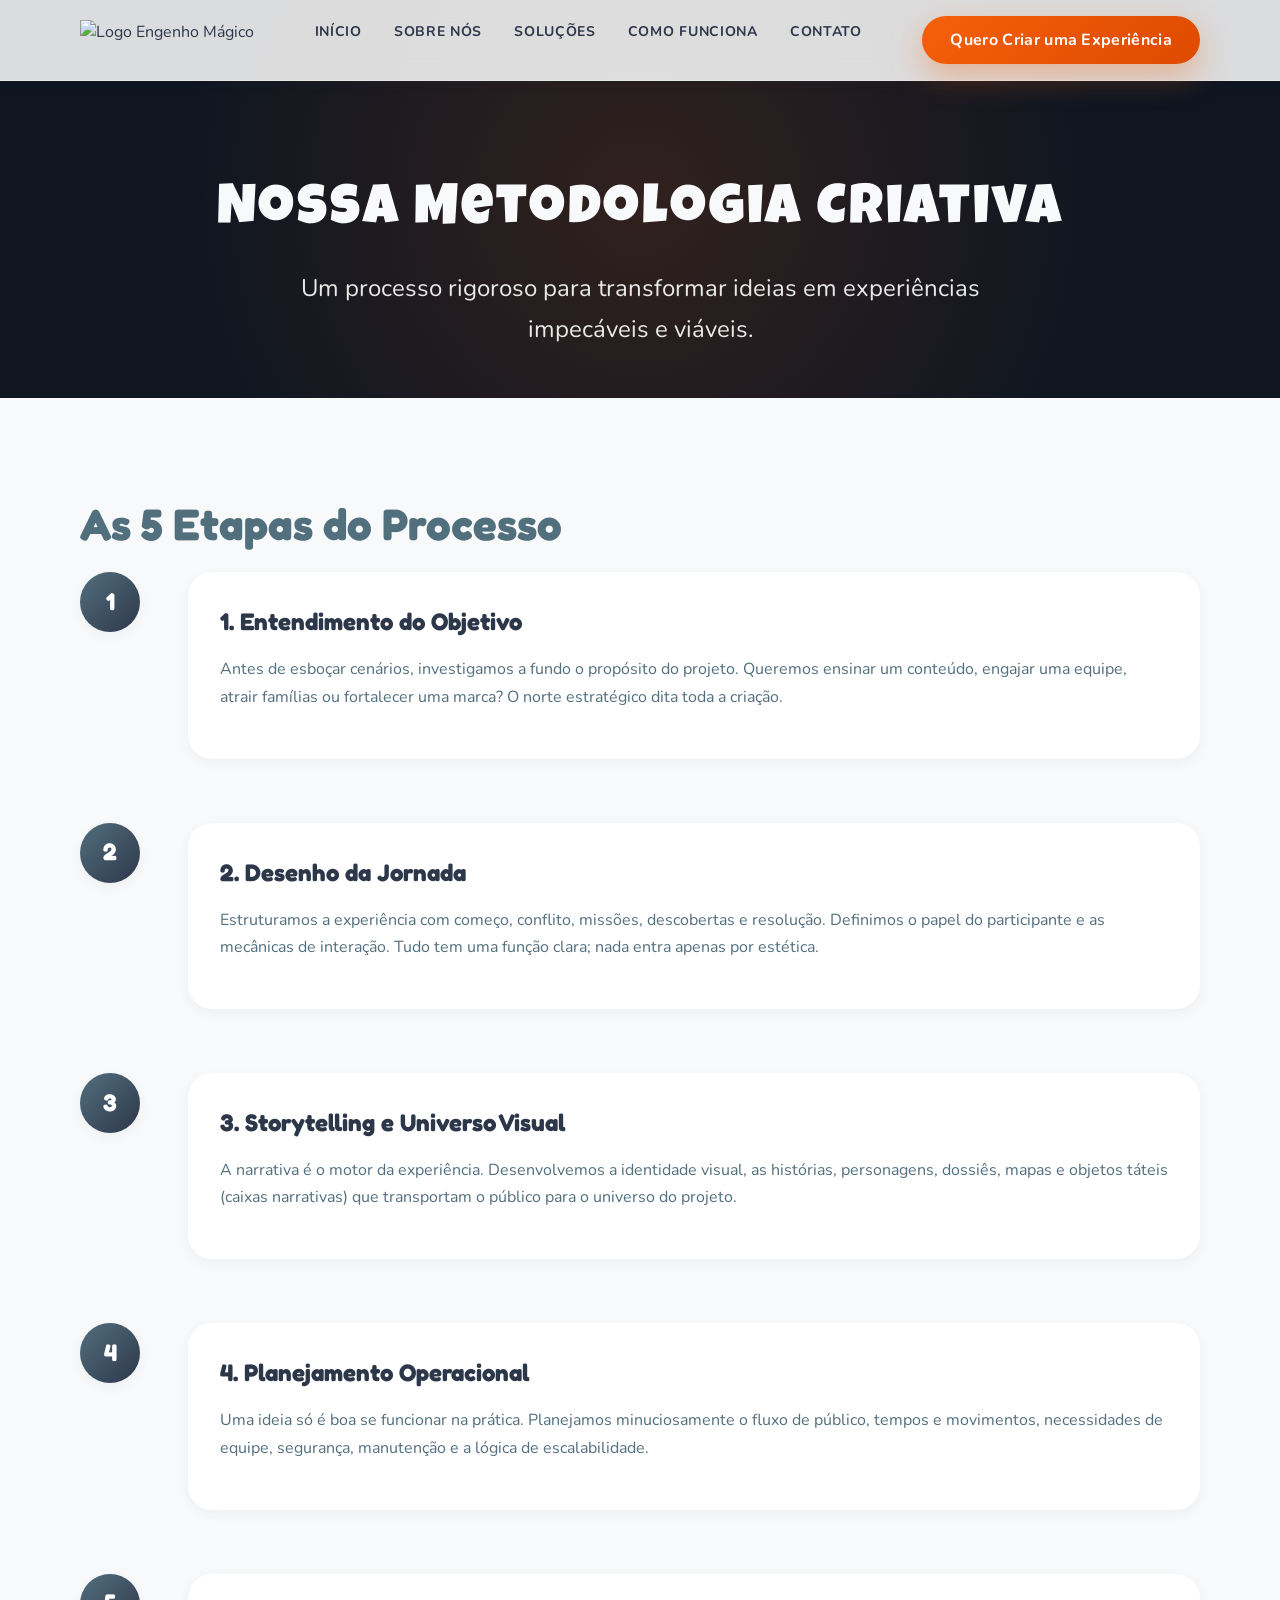
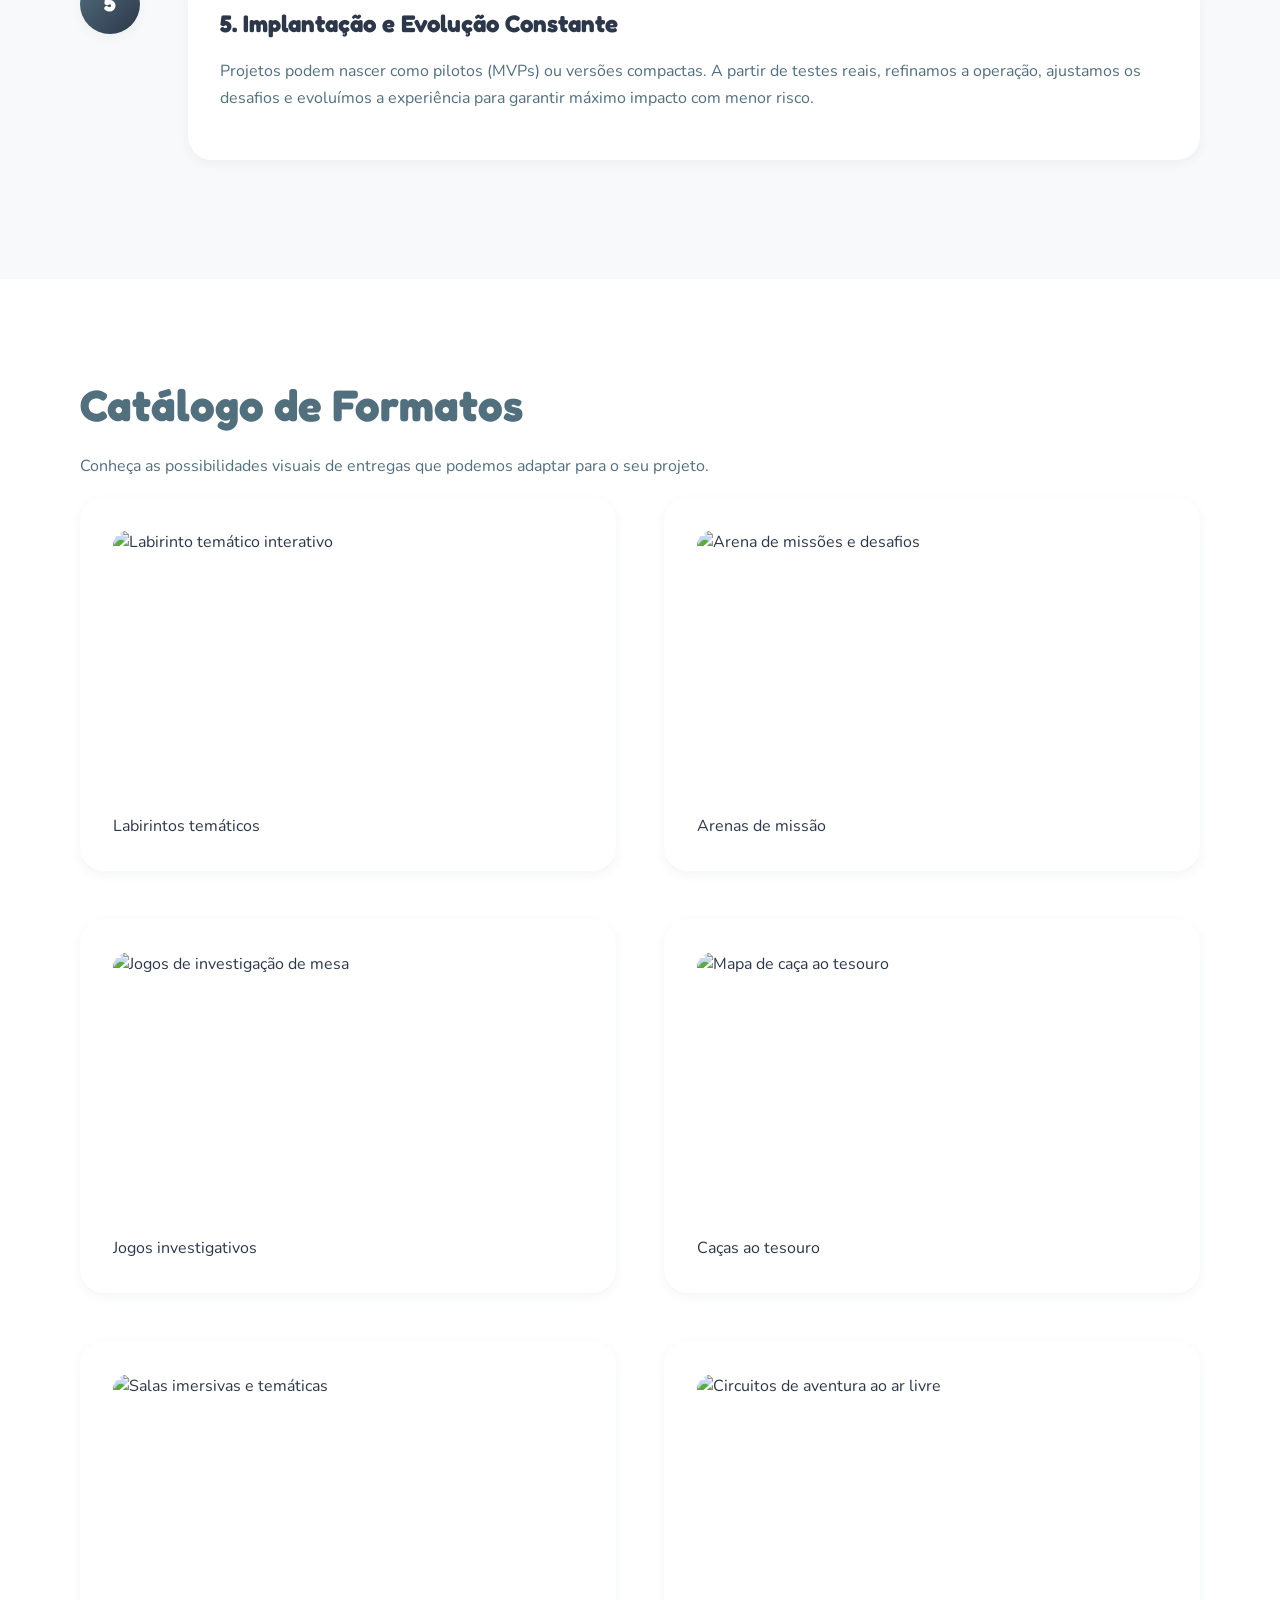
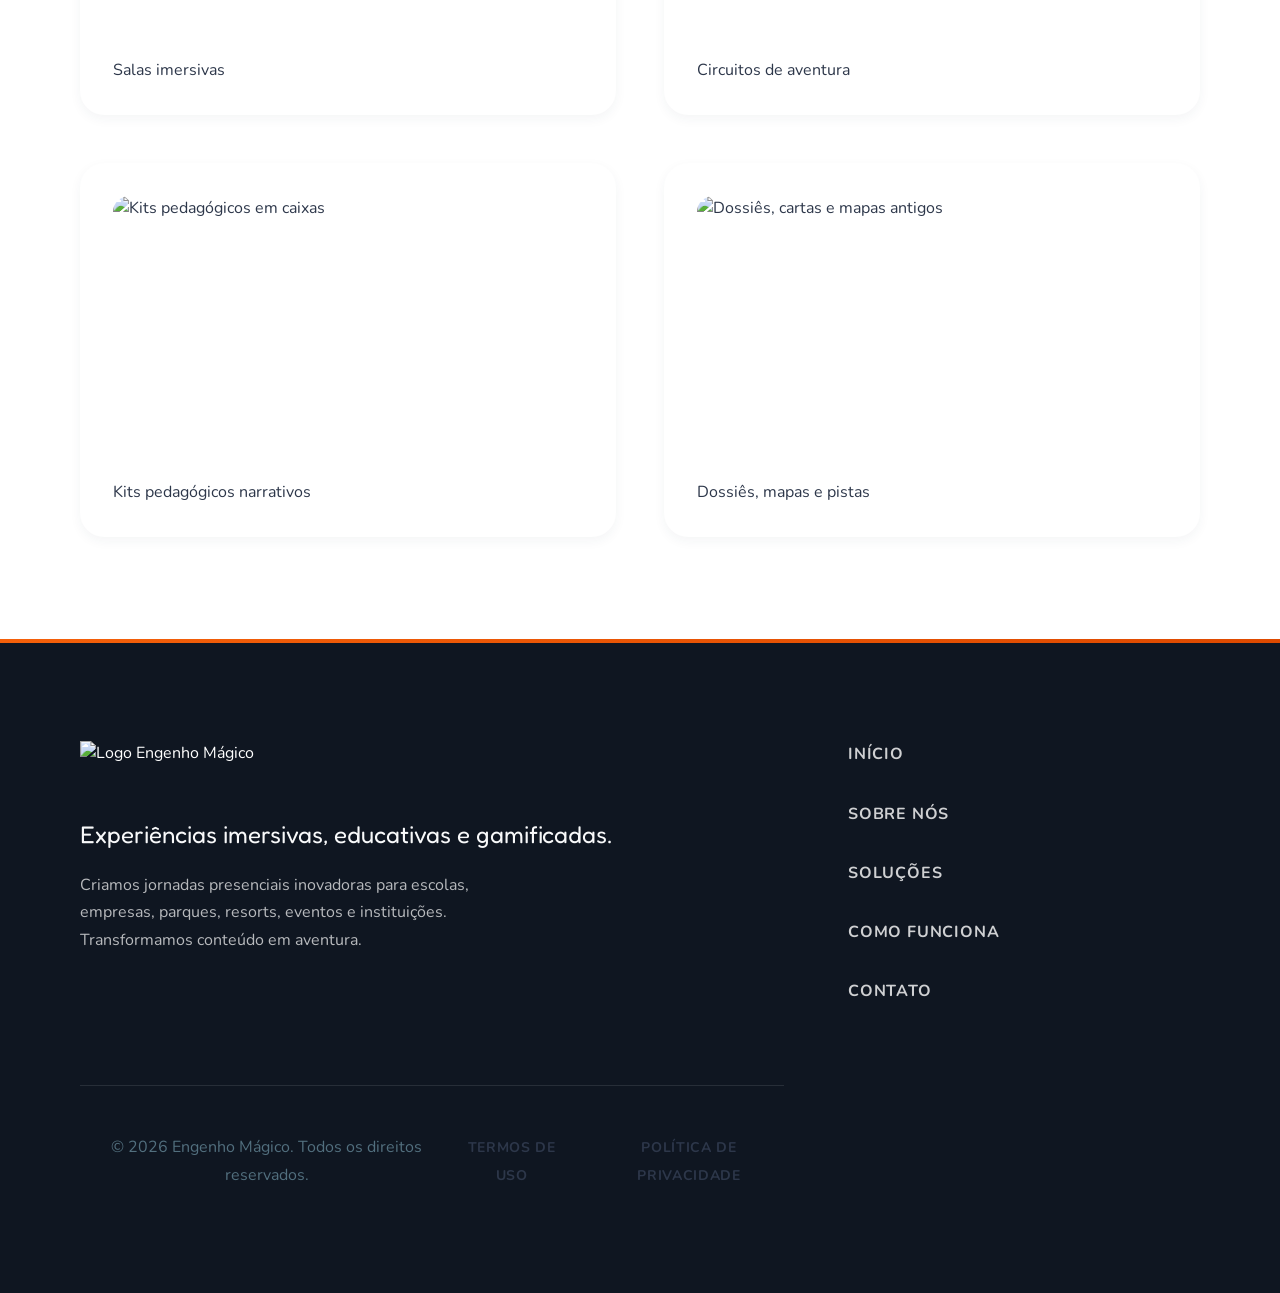
==== commit 046246f8: "Major changes" ====
--- a/como-funciona.html
+++ b/como-funciona.html
@@ -1,13 +1,16 @@
 <!DOCTYPE html>
 <html lang="pt-BR">
+
 <head>
     <meta charset="UTF-8">
     <meta name="viewport" content="width=device-width, initial-scale=1.0">
     <title>Engenho Mágico - Como Funciona</title>
-    <meta name="description" content="Entenda o processo estratégico de criação e as etapas de desenvolvimento das nossas jornadas imersivas.">
+    <meta name="description"
+        content="Entenda o processo estratégico de criação e as etapas de desenvolvimento das nossas jornadas imersivas.">
     <link rel="stylesheet" href="src/css/style.css">
     <link rel="stylesheet" href="src/css/responsive.css">
 </head>
+
 <body>
     <header class="cabecalho">
         <div class="cabecalho__container">
@@ -19,7 +22,8 @@
                     <li class="cabecalho__item"><a href="index.html" class="cabecalho__link">Início</a></li>
                     <li class="cabecalho__item"><a href="sobre-nos.html" class="cabecalho__link">Sobre Nós</a></li>
                     <li class="cabecalho__item"><a href="solucoes.html" class="cabecalho__link">Soluções</a></li>
-                    <li class="cabecalho__item"><a href="como-funciona.html" class="cabecalho__link">Como Funciona</a></li>
+                    <li class="cabecalho__item"><a href="como-funciona.html" class="cabecalho__link">Como Funciona</a>
+                    </li>
                     <li class="cabecalho__item"><a href="contato.html" class="cabecalho__link">Contato</a></li>
                 </ul>
             </nav>
@@ -31,7 +35,8 @@
         <section class="cabecalho-interno">
             <div class="cabecalho-interno__conteudo">
                 <h1 class="cabecalho-interno__titulo">Nossa Metodologia Criativa</h1>
-                <p class="cabecalho-interno__subtitulo">Um processo rigoroso para transformar ideias em experiências impecáveis e viáveis.</p>
+                <p class="cabecalho-interno__subtitulo">Um processo rigoroso para transformar ideias em experiências
+                    impecáveis e viáveis.</p>
             </div>
         </section>
 
@@ -43,35 +48,45 @@
                         <div class="etapa__numero">1</div>
                         <div class="etapa__conteudo">
                             <h3 class="etapa__nome">1. Entendimento do Objetivo</h3>
-                            <p class="etapa__descricao">Antes de esboçar cenários, investigamos a fundo o propósito do projeto. Queremos ensinar um conteúdo, engajar uma equipe, atrair famílias ou fortalecer uma marca? O norte estratégico dita toda a criação.</p>
+                            <p class="etapa__descricao">Antes de esboçar cenários, investigamos a fundo o propósito do
+                                projeto. Queremos ensinar um conteúdo, engajar uma equipe, atrair famílias ou fortalecer
+                                uma marca? O norte estratégico dita toda a criação.</p>
                         </div>
                     </li>
                     <li class="etapa">
                         <div class="etapa__numero">2</div>
                         <div class="etapa__conteudo">
                             <h3 class="etapa__nome">2. Desenho da Jornada</h3>
-                            <p class="etapa__descricao">Estruturamos a experiência com começo, conflito, missões, descobertas e resolução. Definimos o papel do participante e as mecânicas de interação. Tudo tem uma função clara; nada entra apenas por estética.</p>
+                            <p class="etapa__descricao">Estruturamos a experiência com começo, conflito, missões,
+                                descobertas e resolução. Definimos o papel do participante e as mecânicas de interação.
+                                Tudo tem uma função clara; nada entra apenas por estética.</p>
                         </div>
                     </li>
                     <li class="etapa">
                         <div class="etapa__numero">3</div>
                         <div class="etapa__conteudo">
                             <h3 class="etapa__nome">3. Storytelling e Universo Visual</h3>
-                            <p class="etapa__descricao">A narrativa é o motor da experiência. Desenvolvemos a identidade visual, as histórias, personagens, dossiês, mapas e objetos táteis (caixas narrativas) que transportam o público para o universo do projeto.</p>
+                            <p class="etapa__descricao">A narrativa é o motor da experiência. Desenvolvemos a identidade
+                                visual, as histórias, personagens, dossiês, mapas e objetos táteis (caixas narrativas)
+                                que transportam o público para o universo do projeto.</p>
                         </div>
                     </li>
                     <li class="etapa">
                         <div class="etapa__numero">4</div>
                         <div class="etapa__conteudo">
                             <h3 class="etapa__nome">4. Planejamento Operacional</h3>
-                            <p class="etapa__descricao">Uma ideia só é boa se funcionar na prática. Planejamos minuciosamente o fluxo de público, tempos e movimentos, necessidades de equipe, segurança, manutenção e a lógica de escalabilidade.</p>
+                            <p class="etapa__descricao">Uma ideia só é boa se funcionar na prática. Planejamos
+                                minuciosamente o fluxo de público, tempos e movimentos, necessidades de equipe,
+                                segurança, manutenção e a lógica de escalabilidade.</p>
                         </div>
                     </li>
                     <li class="etapa">
                         <div class="etapa__numero">5</div>
                         <div class="etapa__conteudo">
                             <h3 class="etapa__nome">5. Implantação e Evolução Constante</h3>
-                            <p class="etapa__descricao">Projetos podem nascer como pilotos (MVPs) ou versões compactas. A partir de testes reais, refinamos a operação, ajustamos os desafios e evoluímos a experiência para garantir máximo impacto com menor risco.</p>
+                            <p class="etapa__descricao">Projetos podem nascer como pilotos (MVPs) ou versões compactas.
+                                A partir de testes reais, refinamos a operação, ajustamos os desafios e evoluímos a
+                                experiência para garantir máximo impacto com menor risco.</p>
                         </div>
                     </li>
                 </ol>
@@ -81,38 +96,47 @@
         <section class="catalogo">
             <div class="catalogo__container">
                 <h2 class="catalogo__titulo">Catálogo de Formatos</h2>
-                <p class="catalogo__subtitulo">Conheça as possibilidades visuais de entregas que podemos adaptar para o seu projeto.</p>
+                <p class="catalogo__subtitulo">Conheça as possibilidades visuais de entregas que podemos adaptar para o
+                    seu projeto.</p>
                 <div class="catalogo__grade">
                     <figure class="catalogo__item">
-                        <img src="assets/imagens/formato-labirinto.webp" alt="Labirinto temático interativo" class="catalogo__imagem">
+                        <img src="assets/imagens/formato-labirinto.webp" alt="Labirinto temático interativo"
+                            class="catalogo__imagem">
                         <figcaption class="catalogo__legenda">Labirintos temáticos</figcaption>
                     </figure>
                     <figure class="catalogo__item">
-                        <img src="assets/imagens/formato-arena.webp" alt="Arena de missões e desafios" class="catalogo__imagem">
+                        <img src="assets/imagens/formato-arena.webp" alt="Arena de missões e desafios"
+                            class="catalogo__imagem">
                         <figcaption class="catalogo__legenda">Arenas de missão</figcaption>
                     </figure>
                     <figure class="catalogo__item">
-                        <img src="assets/imagens/formato-jogos.webp" alt="Jogos de investigação de mesa" class="catalogo__imagem">
+                        <img src="assets/imagens/formato-jogos.webp" alt="Jogos de investigação de mesa"
+                            class="catalogo__imagem">
                         <figcaption class="catalogo__legenda">Jogos investigativos</figcaption>
                     </figure>
                     <figure class="catalogo__item">
-                        <img src="assets/imagens/formato-caca-tesouro.webp" alt="Mapa de caça ao tesouro" class="catalogo__imagem">
+                        <img src="assets/imagens/formato-caca-tesouro.webp" alt="Mapa de caça ao tesouro"
+                            class="catalogo__imagem">
                         <figcaption class="catalogo__legenda">Caças ao tesouro</figcaption>
                     </figure>
                     <figure class="catalogo__item">
-                        <img src="assets/imagens/formato-salas.webp" alt="Salas imersivas e temáticas" class="catalogo__imagem">
+                        <img src="assets/imagens/formato-salas.webp" alt="Salas imersivas e temáticas"
+                            class="catalogo__imagem">
                         <figcaption class="catalogo__legenda">Salas imersivas</figcaption>
                     </figure>
                     <figure class="catalogo__item">
-                        <img src="assets/imagens/formato-circuitos.webp" alt="Circuitos de aventura ao ar livre" class="catalogo__imagem">
+                        <img src="assets/imagens/formato-circuitos.webp" alt="Circuitos de aventura ao ar livre"
+                            class="catalogo__imagem">
                         <figcaption class="catalogo__legenda">Circuitos de aventura</figcaption>
                     </figure>
                     <figure class="catalogo__item">
-                        <img src="assets/imagens/formato-kits.webp" alt="Kits pedagógicos em caixas" class="catalogo__imagem">
+                        <img src="assets/imagens/formato-kits.webp" alt="Kits pedagógicos em caixas"
+                            class="catalogo__imagem">
                         <figcaption class="catalogo__legenda">Kits pedagógicos narrativos</figcaption>
                     </figure>
                     <figure class="catalogo__item">
-                        <img src="assets/imagens/formato-dossies.webp" alt="Dossiês, cartas e mapas antigos" class="catalogo__imagem">
+                        <img src="assets/imagens/formato-dossies.webp" alt="Dossiês, cartas e mapas antigos"
+                            class="catalogo__imagem">
                         <figcaption class="catalogo__legenda">Dossiês, mapas e pistas</figcaption>
                     </figure>
                 </div>
@@ -125,7 +149,8 @@
             <div class="rodape__informacoes">
                 <img src="assets/imagens/logo-rodape.webp" alt="Logo Engenho Mágico" class="rodape__marca">
                 <p class="rodape__slogan">Experiências imersivas, educativas e gamificadas.</p>
-                <p class="rodape__descricao">Criamos jornadas presenciais inovadoras para escolas, empresas, parques, resorts, eventos e instituições. Transformamos conteúdo em aventura.</p>
+                <p class="rodape__descricao">Criamos jornadas presenciais inovadoras para escolas, empresas, parques,
+                    resorts, eventos e instituições. Transformamos conteúdo em aventura.</p>
             </div>
             <nav class="rodape__navegacao">
                 <ul class="rodape__menu">
@@ -140,13 +165,19 @@
                 <p class="rodape__direitos">© 2026 Engenho Mágico. Todos os direitos reservados.</p>
                 <ul class="rodape__termos-menu">
                     <li class="rodape__termos-item"><a href="#" class="rodape__termos-link">Termos de Uso</a></li>
-                    <li class="rodape__termos-item"><a href="#" class="rodape__termos-link">Política de Privacidade</a></li>
+                    <li class="rodape__termos-item"><a href="#" class="rodape__termos-link">Política de Privacidade</a>
+                    </li>
                 </ul>
             </div>
         </div>
     </footer>
+
+    <!-- Bibliotecas de Animação (GSAP) -->
     <script src="https://cdnjs.cloudflare.com/ajax/libs/gsap/3.12.5/gsap.min.js"></script>
     <script src="https://cdnjs.cloudflare.com/ajax/libs/gsap/3.12.5/ScrollTrigger.min.js"></script>
+    
+    <!-- Script Principal -->
     <script src="src/js/main.js"></script>
 </body>
-</html>
+
+</html>
--- a/src/css/style.css
+++ b/src/css/style.css
@@ -755,16 +755,7 @@
   position: relative;
 }
 
-.etapas__lista::before {
-  content: '';
-  position: absolute;
-  left: 28px;
-  top: 0;
-  bottom: 0;
-  width: 2px;
-  background-color: var(--cor-borda-suave);
-  z-index: 0;
-}
+
 
 .etapa {
   display: flex;
@@ -1150,4 +1141,35 @@
   display: flex;
   justify-content: center;
   gap: var(--espaco-md);
+}
+
+.diferenciais-detalhados__titulo {
+  text-align: center;
+}
+
+/* ==========================================================================
+   MANIFESTO COMPLETO
+   ========================================================================== */
+.manifesto-completo {
+  background-image: url('../assets/img/placeholder.png');
+  background-size: cover;
+  background-position: center;
+  position: relative;
+  min-height: 100vh;
+  display: flex;
+  align-items: center;
+  z-index: 1;
+}
+
+.manifesto-completo::before {
+  content: '';
+  position: absolute;
+  top: 0; left: 0; right: 0; bottom: 0;
+  background: rgba(15, 22, 33, 0.75); /* Camada escura para legibilidade */
+  z-index: -1;
+}
+
+.manifesto-completo__titulo,
+.manifesto-completo__paragrafo {
+  color: #ffffff;
 }
